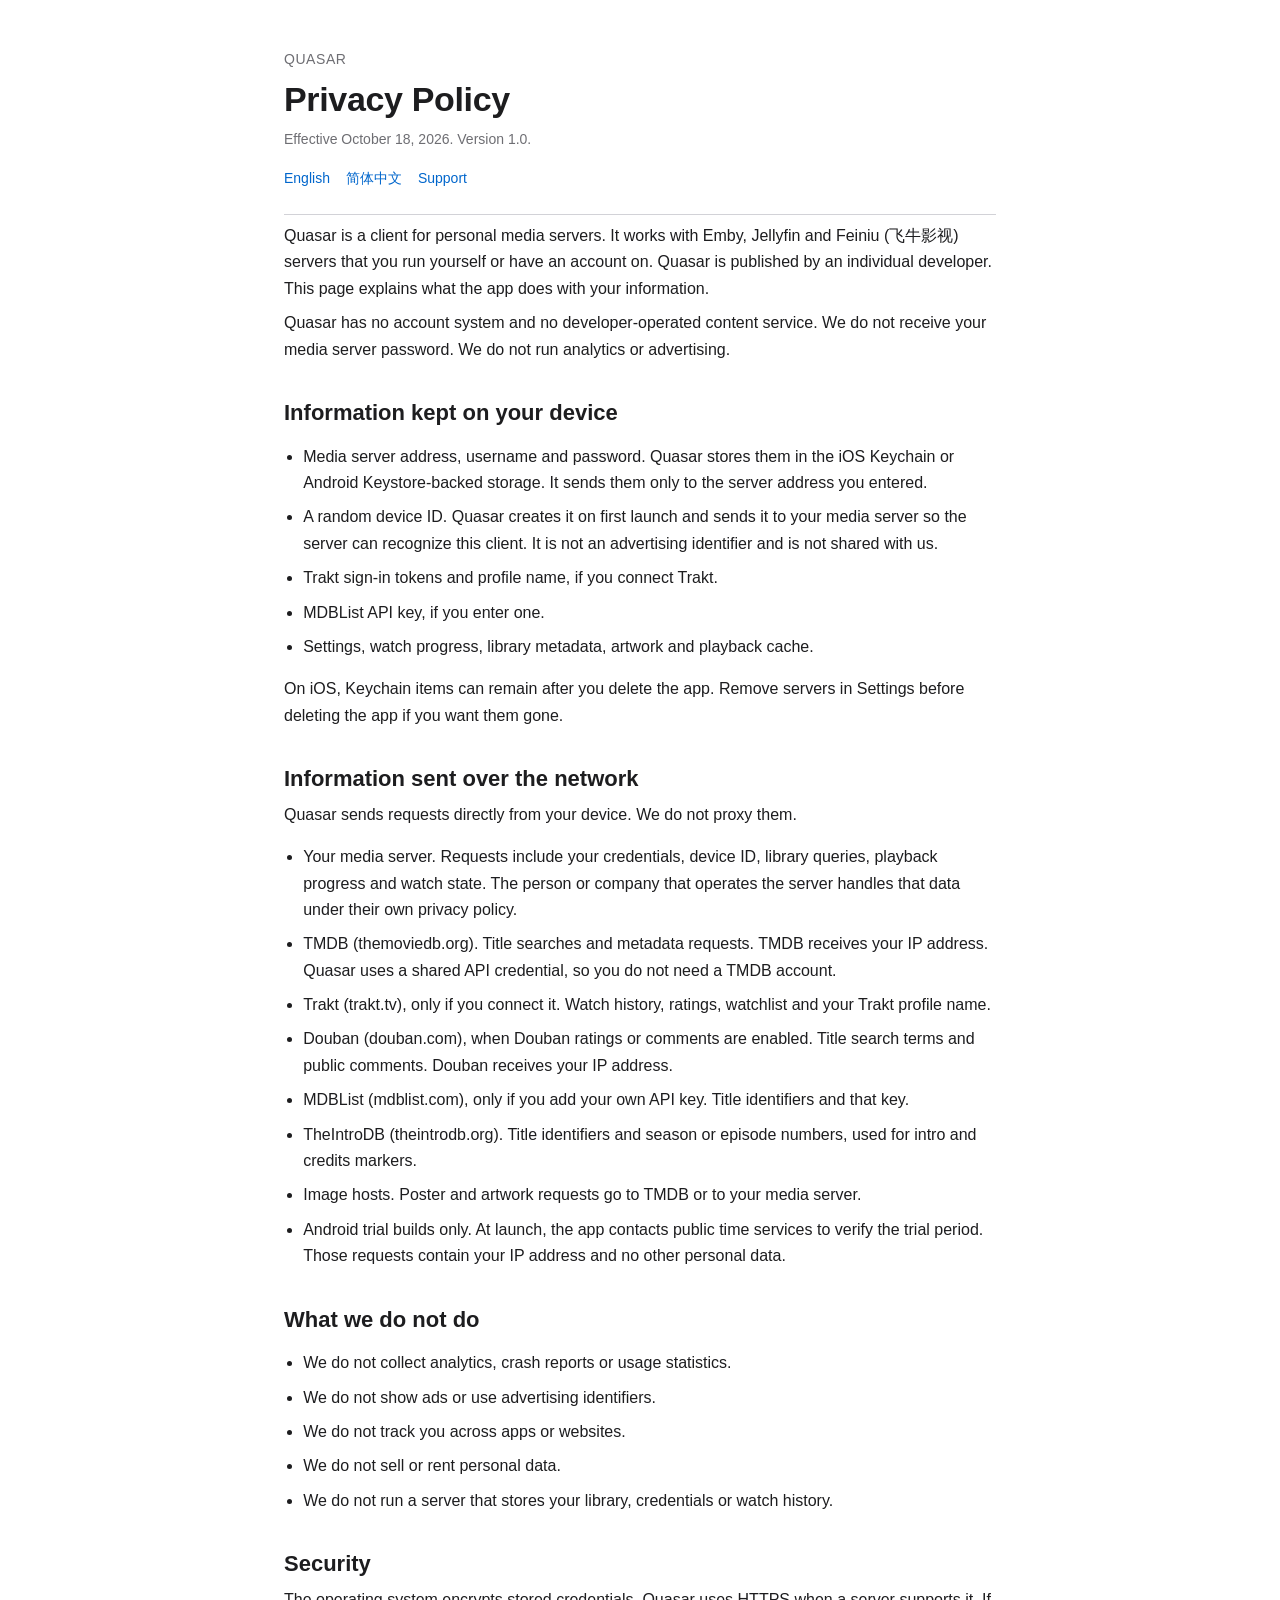
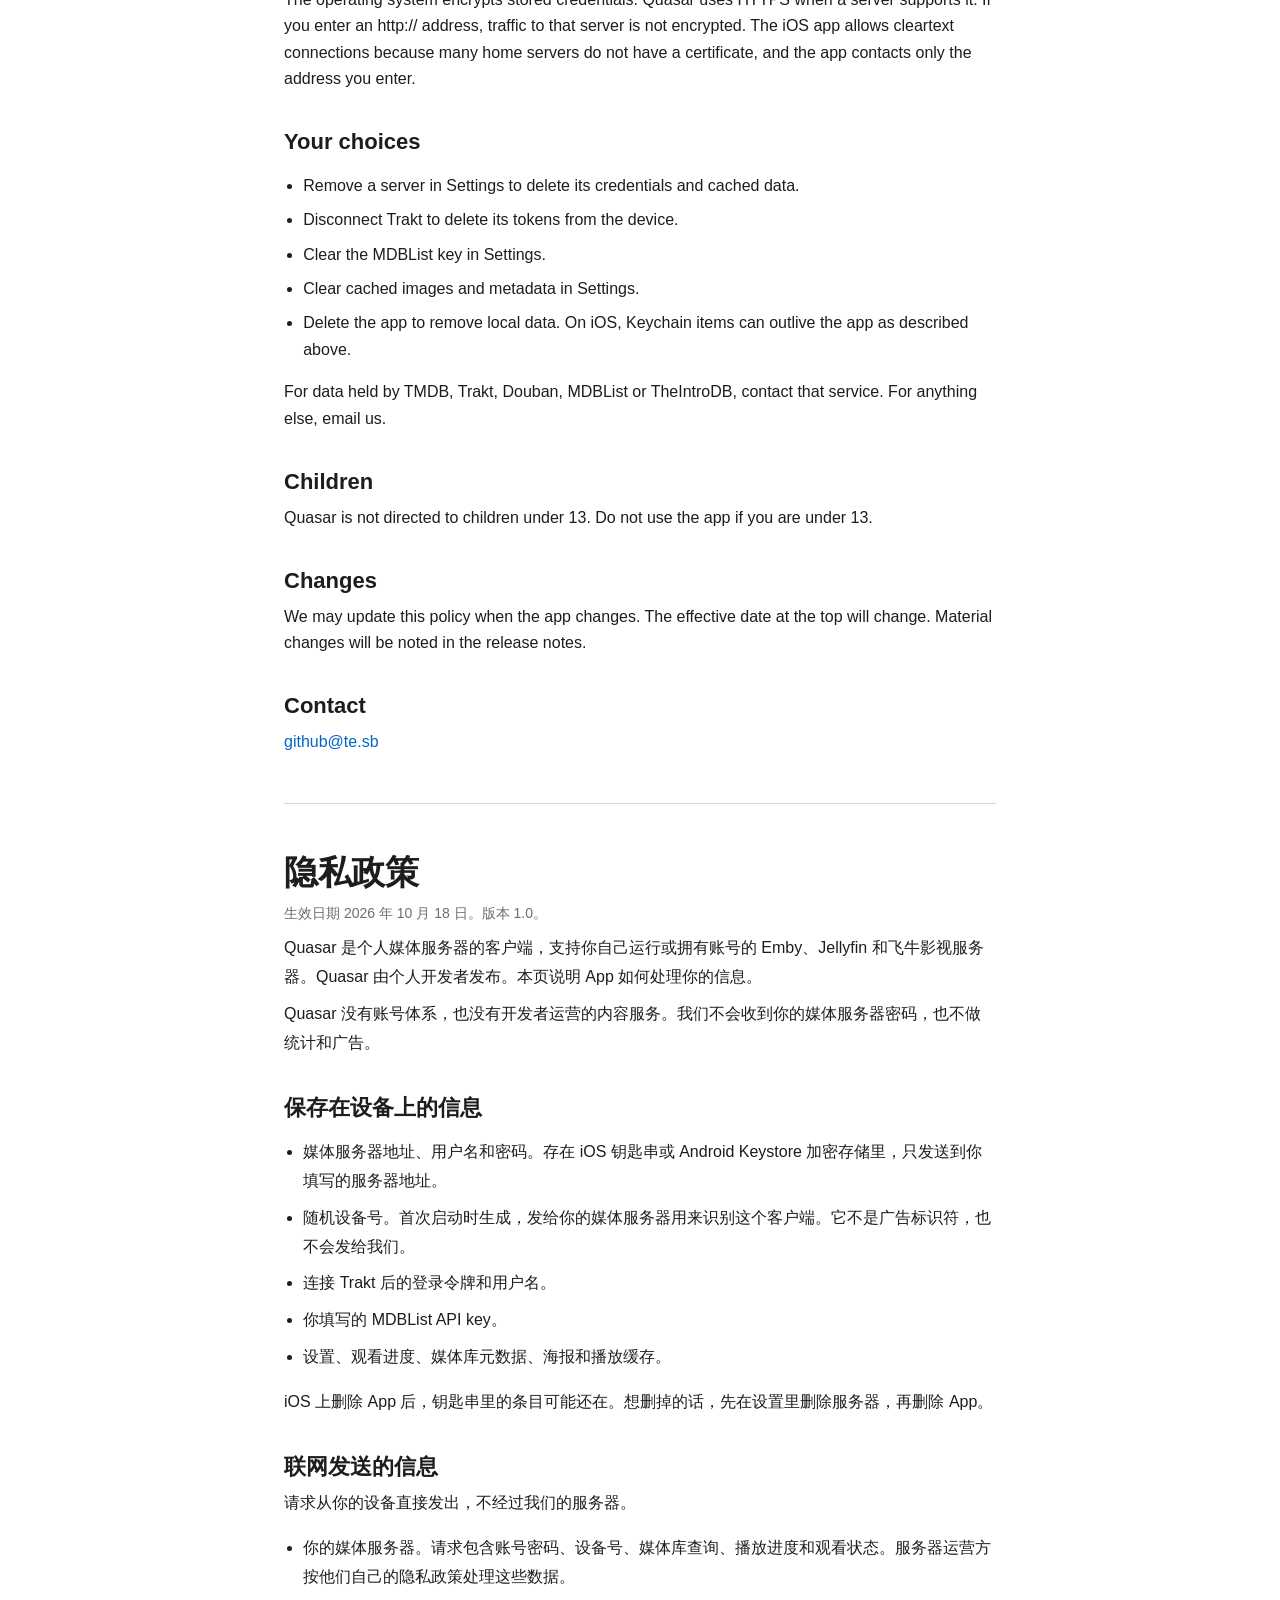
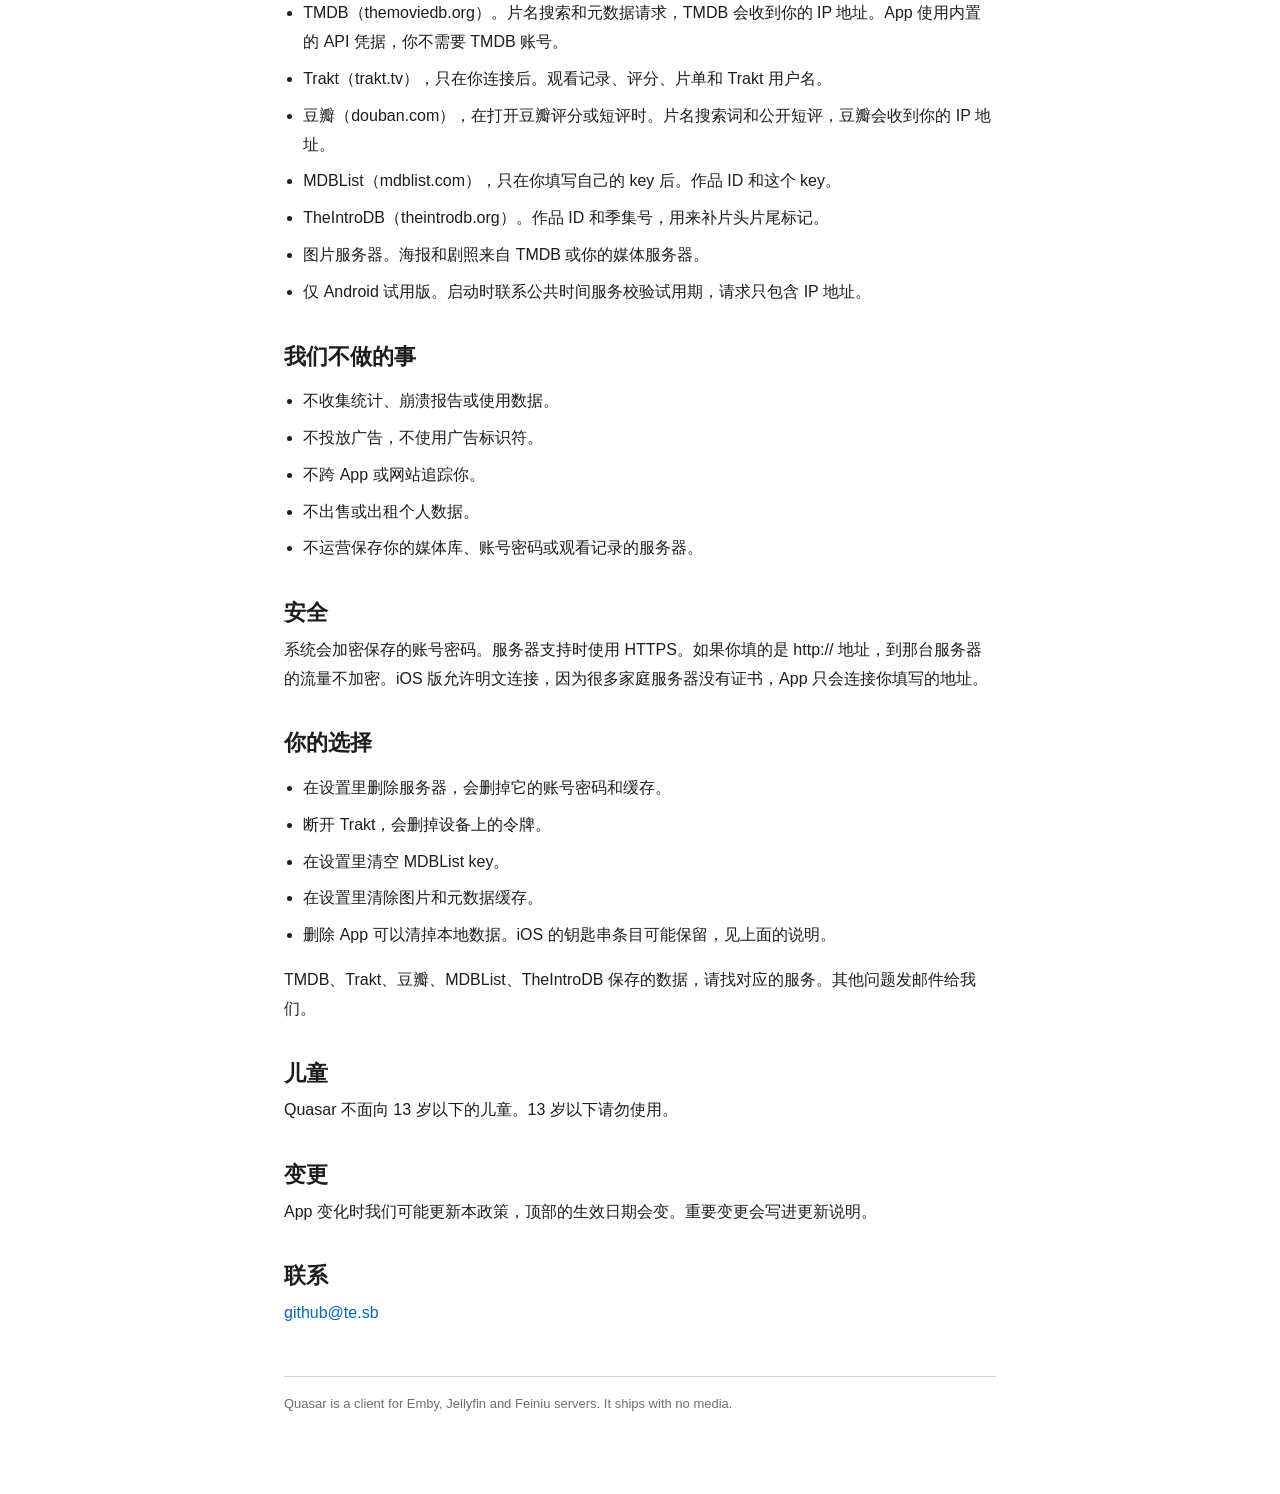
==== privacy.html @ e2b9041f "feat: 加 Quasar 隐私政策和支持页" ====
<!doctype html>
<html lang="en">
<head>
<meta charset="utf-8">
<meta name="viewport" content="width=device-width, initial-scale=1">
<title>Quasar Privacy Policy / 隐私政策</title>
<link rel="stylesheet" href="style.css">
</head>
<body>
<main>
<header>
<p class="kicker">Quasar</p>
<h1>Privacy Policy</h1>
<p class="meta">Effective October 18, 2026. Version 1.0.</p>
<nav><a href="#en">English</a><a href="#zh" lang="zh-CN">简体中文</a><a href="support.html">Support</a></nav>
</header>

<section id="en" lang="en">
<p>Quasar is a client for personal media servers. It works with Emby, Jellyfin and Feiniu (飞牛影视) servers that you run yourself or have an account on. Quasar is published by an individual developer. This page explains what the app does with your information.</p>
<p>Quasar has no account system and no developer-operated content service. We do not receive your media server password. We do not run analytics or advertising.</p>

<h2>Information kept on your device</h2>
<ul>
<li>Media server address, username and password. Quasar stores them in the iOS Keychain or Android Keystore-backed storage. It sends them only to the server address you entered.</li>
<li>A random device ID. Quasar creates it on first launch and sends it to your media server so the server can recognize this client. It is not an advertising identifier and is not shared with us.</li>
<li>Trakt sign-in tokens and profile name, if you connect Trakt.</li>
<li>MDBList API key, if you enter one.</li>
<li>Settings, watch progress, library metadata, artwork and playback cache.</li>
</ul>
<p>On iOS, Keychain items can remain after you delete the app. Remove servers in Settings before deleting the app if you want them gone.</p>

<h2>Information sent over the network</h2>
<p>Quasar sends requests directly from your device. We do not proxy them.</p>
<ul>
<li>Your media server. Requests include your credentials, device ID, library queries, playback progress and watch state. The person or company that operates the server handles that data under their own privacy policy.</li>
<li>TMDB (themoviedb.org). Title searches and metadata requests. TMDB receives your IP address. Quasar uses a shared API credential, so you do not need a TMDB account.</li>
<li>Trakt (trakt.tv), only if you connect it. Watch history, ratings, watchlist and your Trakt profile name.</li>
<li>Douban (douban.com), when Douban ratings or comments are enabled. Title search terms and public comments. Douban receives your IP address.</li>
<li>MDBList (mdblist.com), only if you add your own API key. Title identifiers and that key.</li>
<li>TheIntroDB (theintrodb.org). Title identifiers and season or episode numbers, used for intro and credits markers.</li>
<li>Image hosts. Poster and artwork requests go to TMDB or to your media server.</li>
<li>Android trial builds only. At launch, the app contacts public time services to verify the trial period. Those requests contain your IP address and no other personal data.</li>
</ul>

<h2>What we do not do</h2>
<ul>
<li>We do not collect analytics, crash reports or usage statistics.</li>
<li>We do not show ads or use advertising identifiers.</li>
<li>We do not track you across apps or websites.</li>
<li>We do not sell or rent personal data.</li>
<li>We do not run a server that stores your library, credentials or watch history.</li>
</ul>

<h2>Security</h2>
<p>The operating system encrypts stored credentials. Quasar uses HTTPS when a server supports it. If you enter an http:// address, traffic to that server is not encrypted. The iOS app allows cleartext connections because many home servers do not have a certificate, and the app contacts only the address you enter.</p>

<h2>Your choices</h2>
<ul>
<li>Remove a server in Settings to delete its credentials and cached data.</li>
<li>Disconnect Trakt to delete its tokens from the device.</li>
<li>Clear the MDBList key in Settings.</li>
<li>Clear cached images and metadata in Settings.</li>
<li>Delete the app to remove local data. On iOS, Keychain items can outlive the app as described above.</li>
</ul>
<p>For data held by TMDB, Trakt, Douban, MDBList or TheIntroDB, contact that service. For anything else, email us.</p>

<h2>Children</h2>
<p>Quasar is not directed to children under 13. Do not use the app if you are under 13.</p>

<h2>Changes</h2>
<p>We may update this policy when the app changes. The effective date at the top will change. Material changes will be noted in the release notes.</p>

<h2>Contact</h2>
<p><a href="mailto:github@te.sb">github@te.sb</a></p>
</section>

<hr>

<section id="zh" lang="zh-CN">
<h1>隐私政策</h1>
<p class="meta">生效日期 2026 年 10 月 18 日。版本 1.0。</p>
<p>Quasar 是个人媒体服务器的客户端，支持你自己运行或拥有账号的 Emby、Jellyfin 和飞牛影视服务器。Quasar 由个人开发者发布。本页说明 App 如何处理你的信息。</p>
<p>Quasar 没有账号体系，也没有开发者运营的内容服务。我们不会收到你的媒体服务器密码，也不做统计和广告。</p>

<h2>保存在设备上的信息</h2>
<ul>
<li>媒体服务器地址、用户名和密码。存在 iOS 钥匙串或 Android Keystore 加密存储里，只发送到你填写的服务器地址。</li>
<li>随机设备号。首次启动时生成，发给你的媒体服务器用来识别这个客户端。它不是广告标识符，也不会发给我们。</li>
<li>连接 Trakt 后的登录令牌和用户名。</li>
<li>你填写的 MDBList API key。</li>
<li>设置、观看进度、媒体库元数据、海报和播放缓存。</li>
</ul>
<p>iOS 上删除 App 后，钥匙串里的条目可能还在。想删掉的话，先在设置里删除服务器，再删除 App。</p>

<h2>联网发送的信息</h2>
<p>请求从你的设备直接发出，不经过我们的服务器。</p>
<ul>
<li>你的媒体服务器。请求包含账号密码、设备号、媒体库查询、播放进度和观看状态。服务器运营方按他们自己的隐私政策处理这些数据。</li>
<li>TMDB（themoviedb.org）。片名搜索和元数据请求，TMDB 会收到你的 IP 地址。App 使用内置的 API 凭据，你不需要 TMDB 账号。</li>
<li>Trakt（trakt.tv），只在你连接后。观看记录、评分、片单和 Trakt 用户名。</li>
<li>豆瓣（douban.com），在打开豆瓣评分或短评时。片名搜索词和公开短评，豆瓣会收到你的 IP 地址。</li>
<li>MDBList（mdblist.com），只在你填写自己的 key 后。作品 ID 和这个 key。</li>
<li>TheIntroDB（theintrodb.org）。作品 ID 和季集号，用来补片头片尾标记。</li>
<li>图片服务器。海报和剧照来自 TMDB 或你的媒体服务器。</li>
<li>仅 Android 试用版。启动时联系公共时间服务校验试用期，请求只包含 IP 地址。</li>
</ul>

<h2>我们不做的事</h2>
<ul>
<li>不收集统计、崩溃报告或使用数据。</li>
<li>不投放广告，不使用广告标识符。</li>
<li>不跨 App 或网站追踪你。</li>
<li>不出售或出租个人数据。</li>
<li>不运营保存你的媒体库、账号密码或观看记录的服务器。</li>
</ul>

<h2>安全</h2>
<p>系统会加密保存的账号密码。服务器支持时使用 HTTPS。如果你填的是 http:// 地址，到那台服务器的流量不加密。iOS 版允许明文连接，因为很多家庭服务器没有证书，App 只会连接你填写的地址。</p>

<h2>你的选择</h2>
<ul>
<li>在设置里删除服务器，会删掉它的账号密码和缓存。</li>
<li>断开 Trakt，会删掉设备上的令牌。</li>
<li>在设置里清空 MDBList key。</li>
<li>在设置里清除图片和元数据缓存。</li>
<li>删除 App 可以清掉本地数据。iOS 的钥匙串条目可能保留，见上面的说明。</li>
</ul>
<p>TMDB、Trakt、豆瓣、MDBList、TheIntroDB 保存的数据，请找对应的服务。其他问题发邮件给我们。</p>

<h2>儿童</h2>
<p>Quasar 不面向 13 岁以下的儿童。13 岁以下请勿使用。</p>

<h2>变更</h2>
<p>App 变化时我们可能更新本政策，顶部的生效日期会变。重要变更会写进更新说明。</p>

<h2>联系</h2>
<p><a href="mailto:github@te.sb">github@te.sb</a></p>
</section>

<footer>Quasar is a client for Emby, Jellyfin and Feiniu servers. It ships with no media.</footer>
</main>
</body>
</html>
---- style.css ----
:root {
  color-scheme: light dark;
  --bg: #ffffff;
  --fg: #1d1d1f;
  --muted: #6e6e73;
  --line: #d2d2d7;
  --accent: #0066cc;
}

@media (prefers-color-scheme: dark) {
  :root {
    --bg: #000000;
    --fg: #f5f5f7;
    --muted: #a1a1a6;
    --line: #333336;
    --accent: #2997ff;
  }
}

* {
  box-sizing: border-box;
}

html {
  -webkit-text-size-adjust: 100%;
}

body {
  margin: 0;
  background: var(--bg);
  color: var(--fg);
  font: 16px/1.65 -apple-system, BlinkMacSystemFont, "Segoe UI", "PingFang SC",
    "Hiragino Sans GB", "Microsoft YaHei", sans-serif;
}

main {
  max-width: 760px;
  margin: 0 auto;
  padding: 48px 24px 80px;
}

header {
  padding-bottom: 24px;
  border-bottom: 1px solid var(--line);
}

.kicker {
  margin: 0;
  color: var(--muted);
  font-size: 14px;
  letter-spacing: 0.04em;
  text-transform: uppercase;
}

h1 {
  margin: 8px 0 4px;
  font-size: 34px;
  line-height: 1.2;
  letter-spacing: -0.01em;
}

h2 {
  margin: 36px 0 8px;
  font-size: 22px;
  line-height: 1.3;
}

h3 {
  margin: 24px 0 6px;
  font-size: 17px;
}

p,
li {
  margin: 8px 0;
}

ul {
  padding-left: 1.2em;
}

.meta,
.muted {
  color: var(--muted);
  font-size: 14px;
}

a {
  color: var(--accent);
  text-decoration: none;
}

a:hover {
  text-decoration: underline;
}

hr {
  border: 0;
  border-top: 1px solid var(--line);
  margin: 48px 0;
}

nav {
  display: flex;
  flex-wrap: wrap;
  gap: 16px;
  margin-top: 16px;
  font-size: 14px;
}

section[lang="zh-CN"] {
  line-height: 1.8;
}

footer {
  margin-top: 48px;
  padding-top: 16px;
  border-top: 1px solid var(--line);
  color: var(--muted);
  font-size: 13px;
}
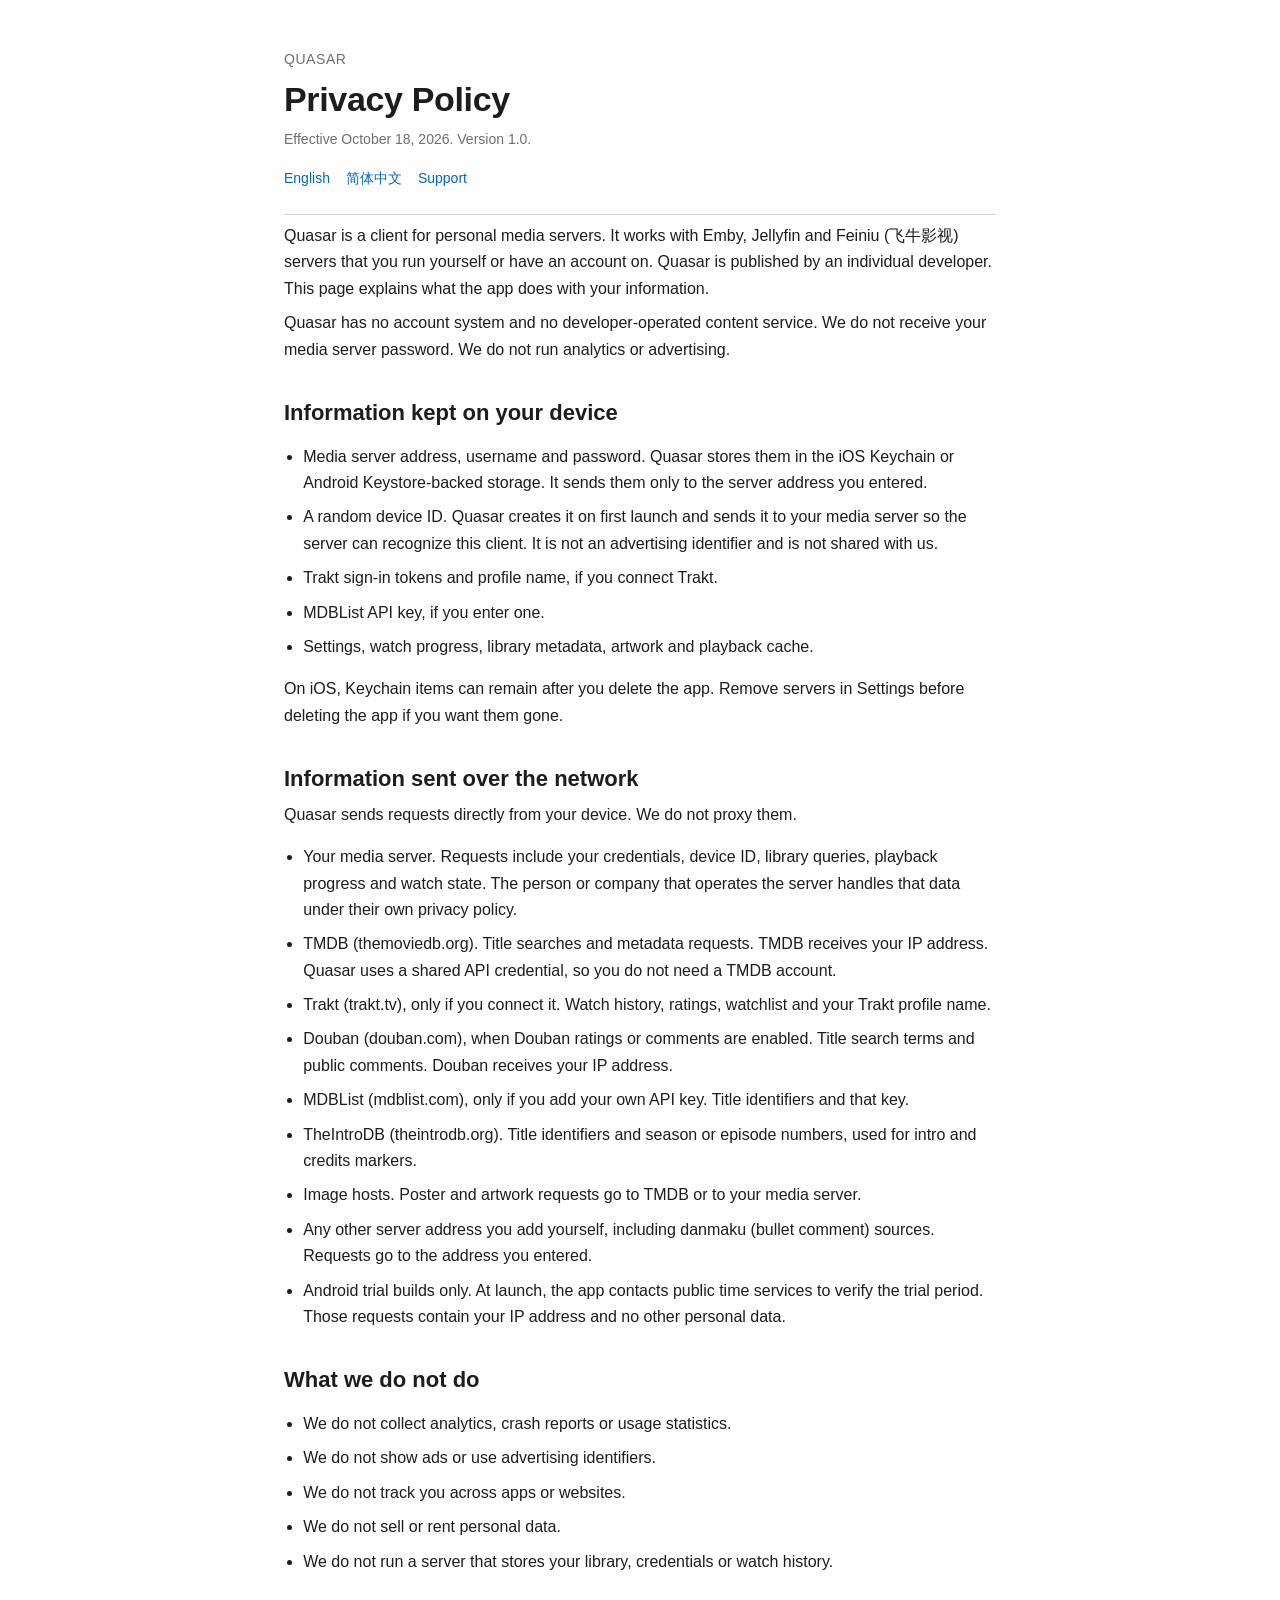
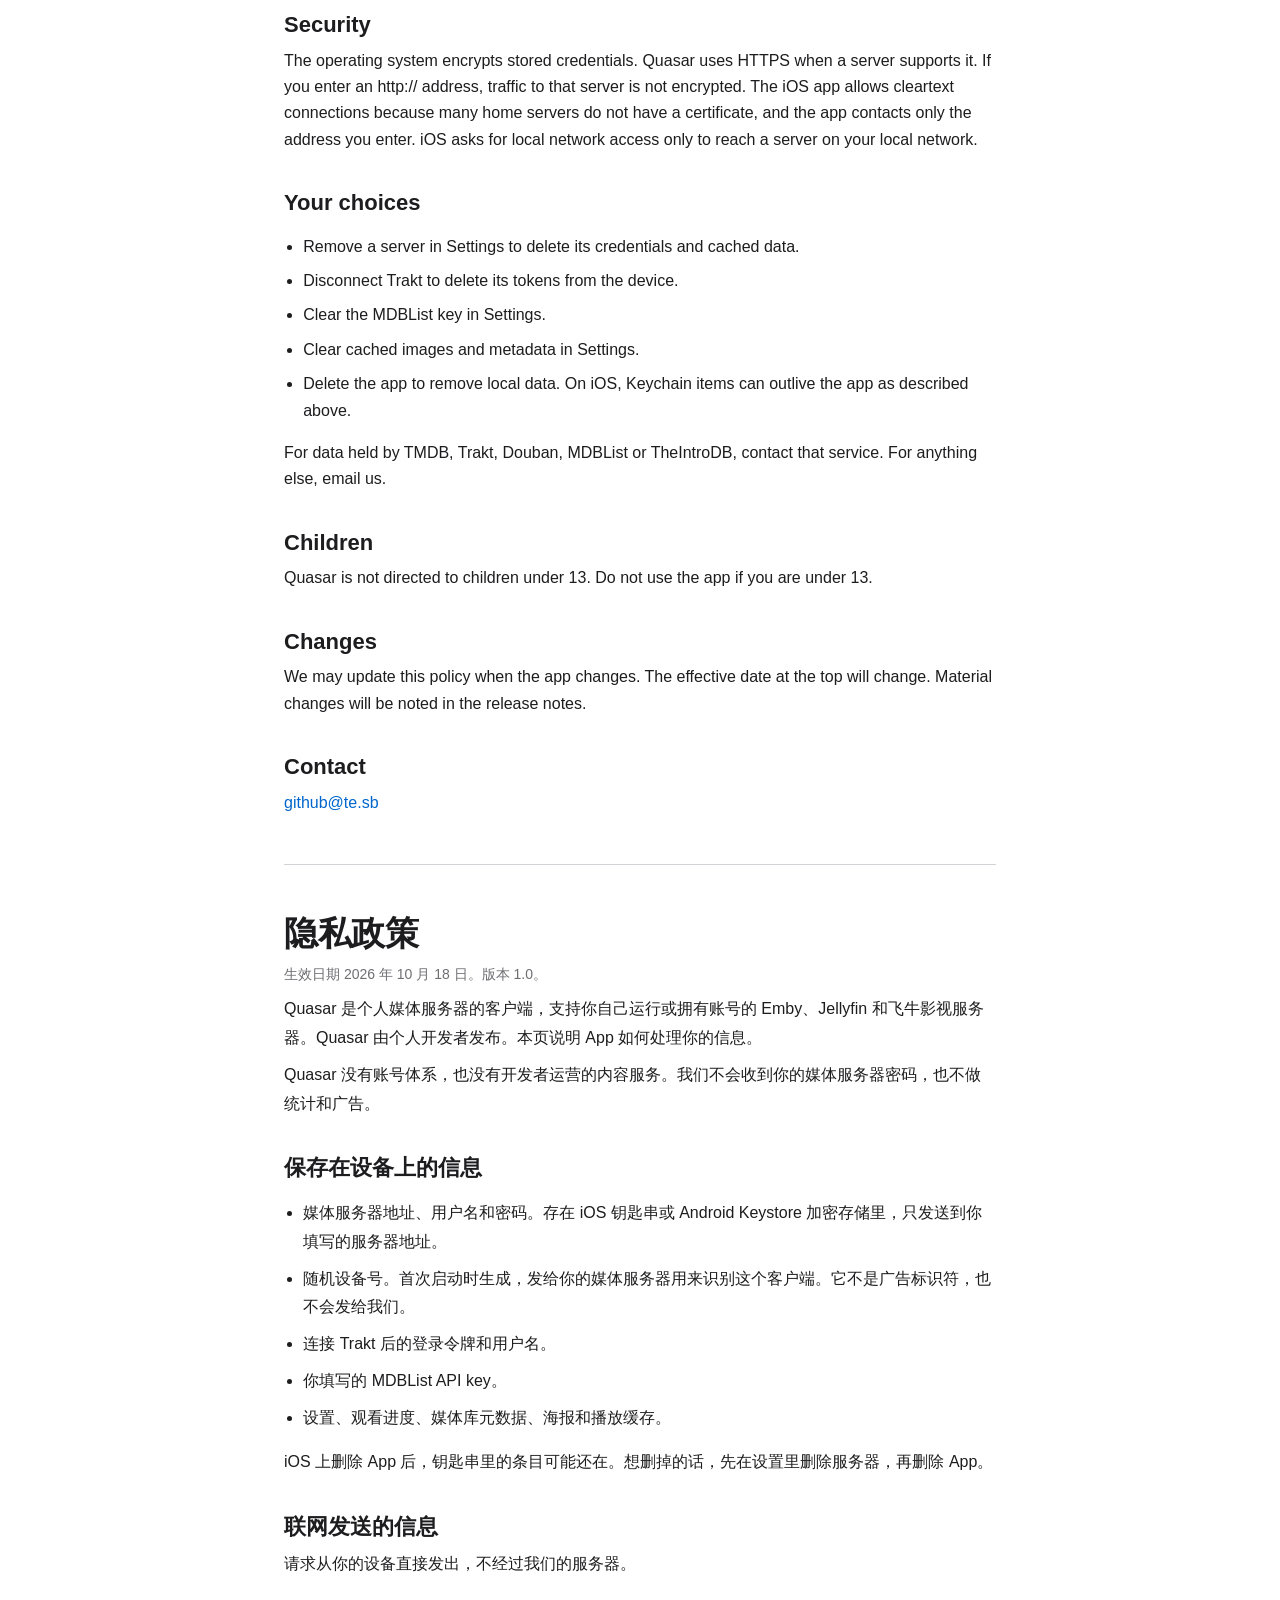
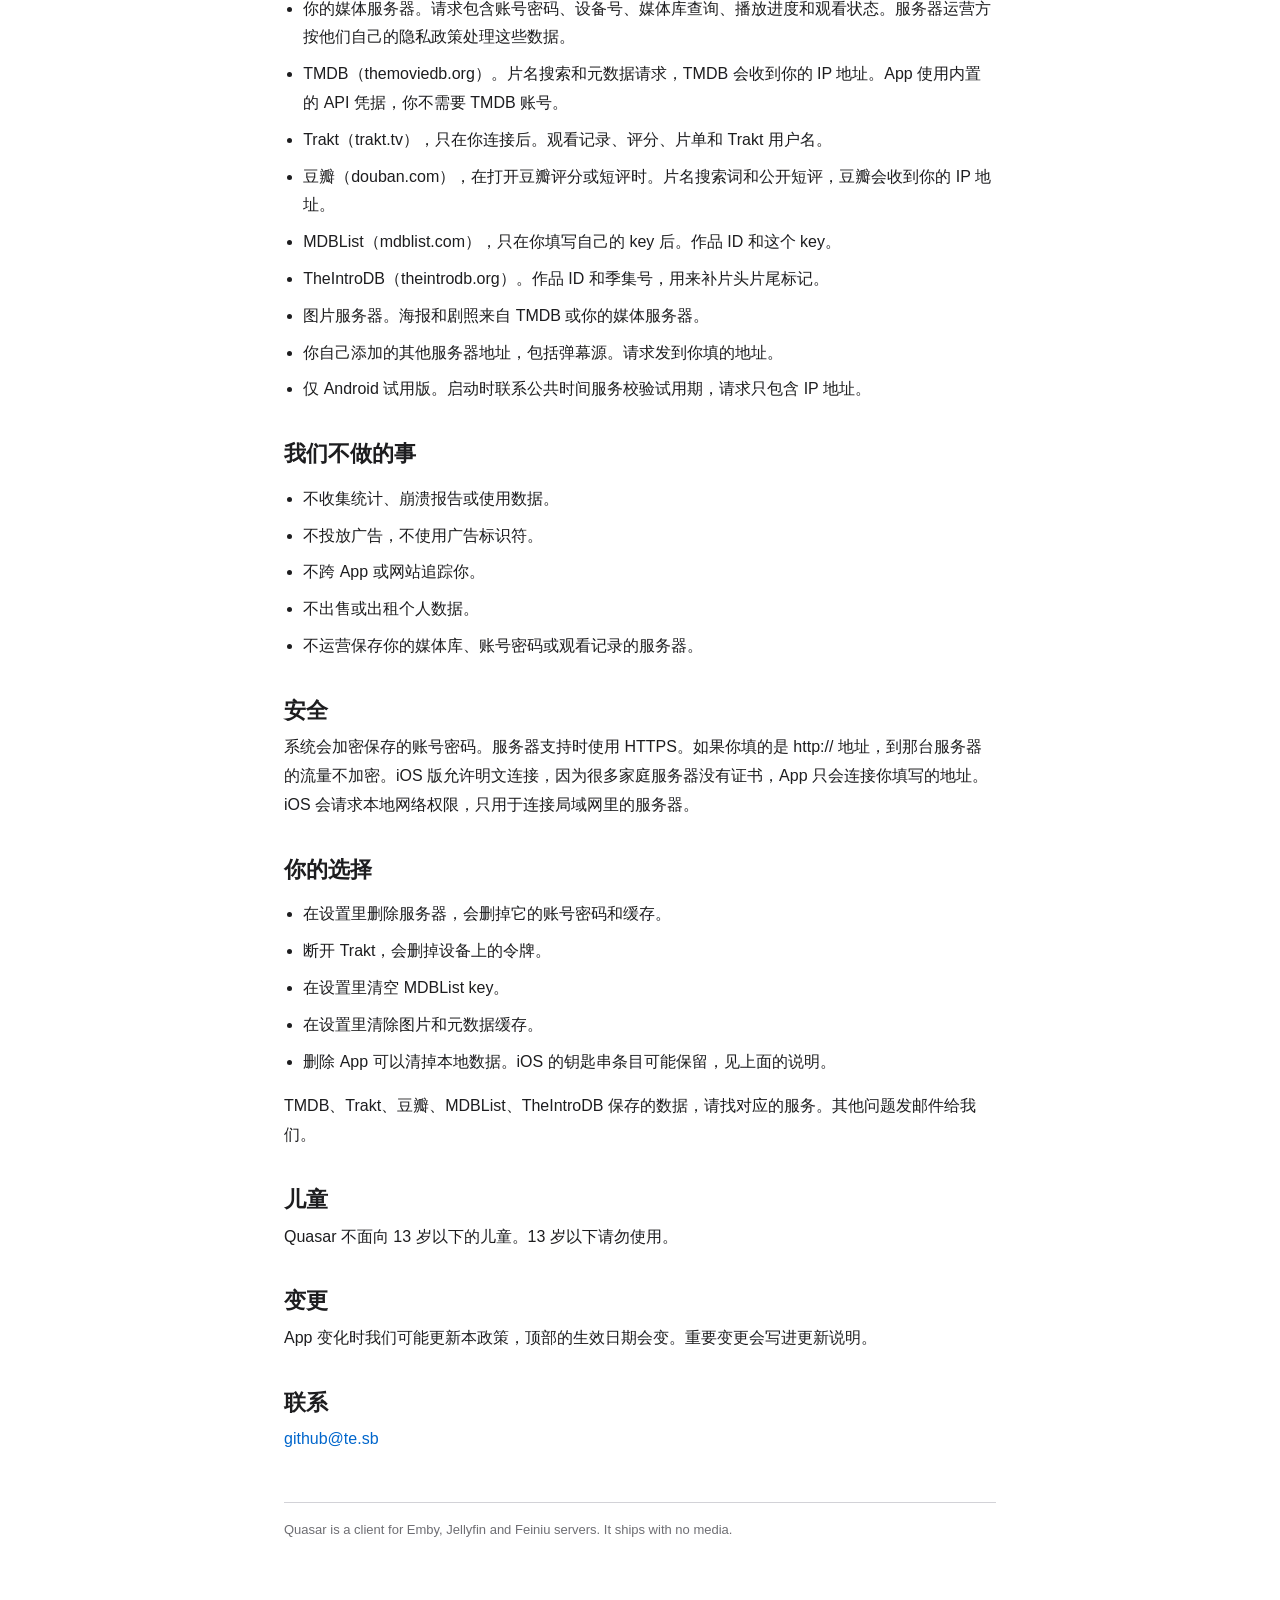
==== commit c19dbe7a: "docs: 隐私政策补弹幕源和本地网络权限" ====
--- a/privacy.html
+++ b/privacy.html
@@ -39,6 +39,7 @@
 <li>MDBList (mdblist.com), only if you add your own API key. Title identifiers and that key.</li>
 <li>TheIntroDB (theintrodb.org). Title identifiers and season or episode numbers, used for intro and credits markers.</li>
 <li>Image hosts. Poster and artwork requests go to TMDB or to your media server.</li>
+<li>Any other server address you add yourself, including danmaku (bullet comment) sources. Requests go to the address you entered.</li>
 <li>Android trial builds only. At launch, the app contacts public time services to verify the trial period. Those requests contain your IP address and no other personal data.</li>
 </ul>
 
@@ -52,7 +53,7 @@
 </ul>
 
 <h2>Security</h2>
-<p>The operating system encrypts stored credentials. Quasar uses HTTPS when a server supports it. If you enter an http:// address, traffic to that server is not encrypted. The iOS app allows cleartext connections because many home servers do not have a certificate, and the app contacts only the address you enter.</p>
+<p>The operating system encrypts stored credentials. Quasar uses HTTPS when a server supports it. If you enter an http:// address, traffic to that server is not encrypted. The iOS app allows cleartext connections because many home servers do not have a certificate, and the app contacts only the address you enter. iOS asks for local network access only to reach a server on your local network.</p>
 
 <h2>Your choices</h2>
 <ul>
@@ -102,6 +103,7 @@
 <li>MDBList（mdblist.com），只在你填写自己的 key 后。作品 ID 和这个 key。</li>
 <li>TheIntroDB（theintrodb.org）。作品 ID 和季集号，用来补片头片尾标记。</li>
 <li>图片服务器。海报和剧照来自 TMDB 或你的媒体服务器。</li>
+<li>你自己添加的其他服务器地址，包括弹幕源。请求发到你填的地址。</li>
 <li>仅 Android 试用版。启动时联系公共时间服务校验试用期，请求只包含 IP 地址。</li>
 </ul>
 
@@ -115,7 +117,7 @@
 </ul>
 
 <h2>安全</h2>
-<p>系统会加密保存的账号密码。服务器支持时使用 HTTPS。如果你填的是 http:// 地址，到那台服务器的流量不加密。iOS 版允许明文连接，因为很多家庭服务器没有证书，App 只会连接你填写的地址。</p>
+<p>系统会加密保存的账号密码。服务器支持时使用 HTTPS。如果你填的是 http:// 地址，到那台服务器的流量不加密。iOS 版允许明文连接，因为很多家庭服务器没有证书，App 只会连接你填写的地址。iOS 会请求本地网络权限，只用于连接局域网里的服务器。</p>
 
 <h2>你的选择</h2>
 <ul>
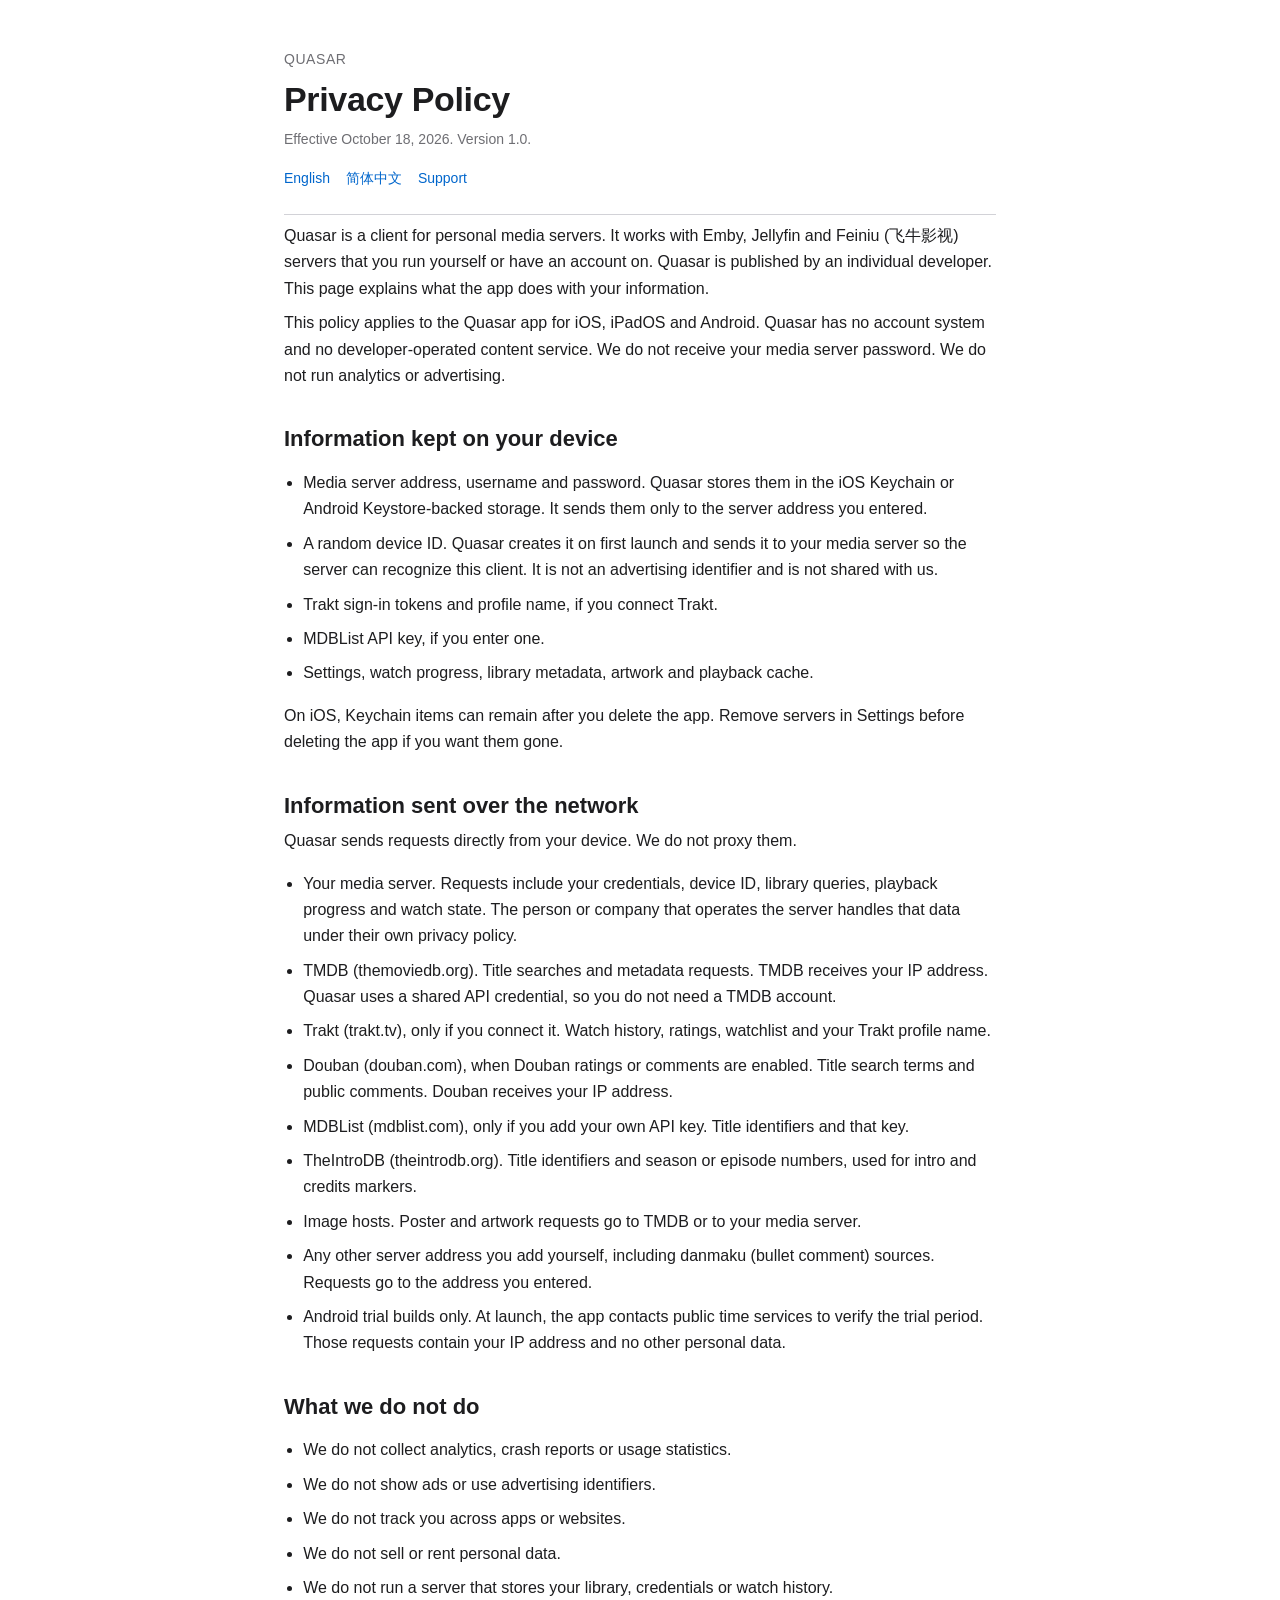
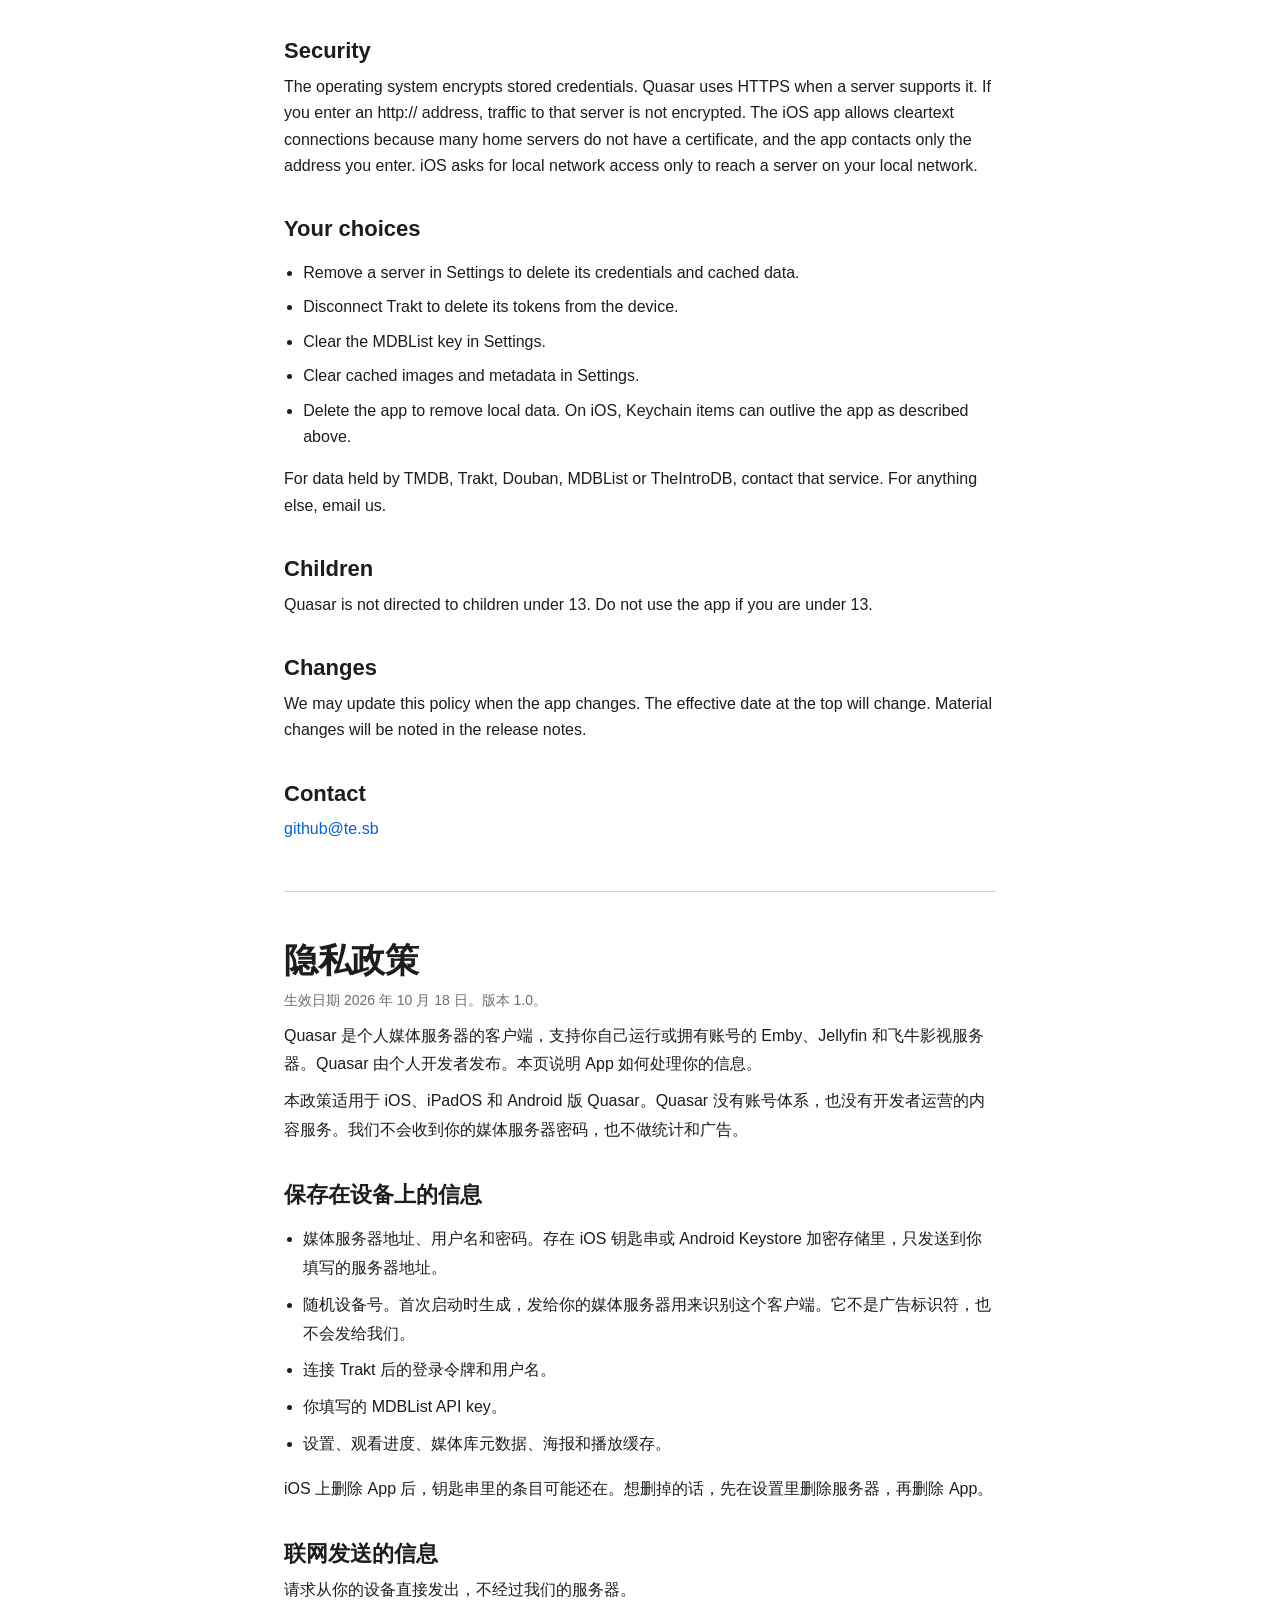
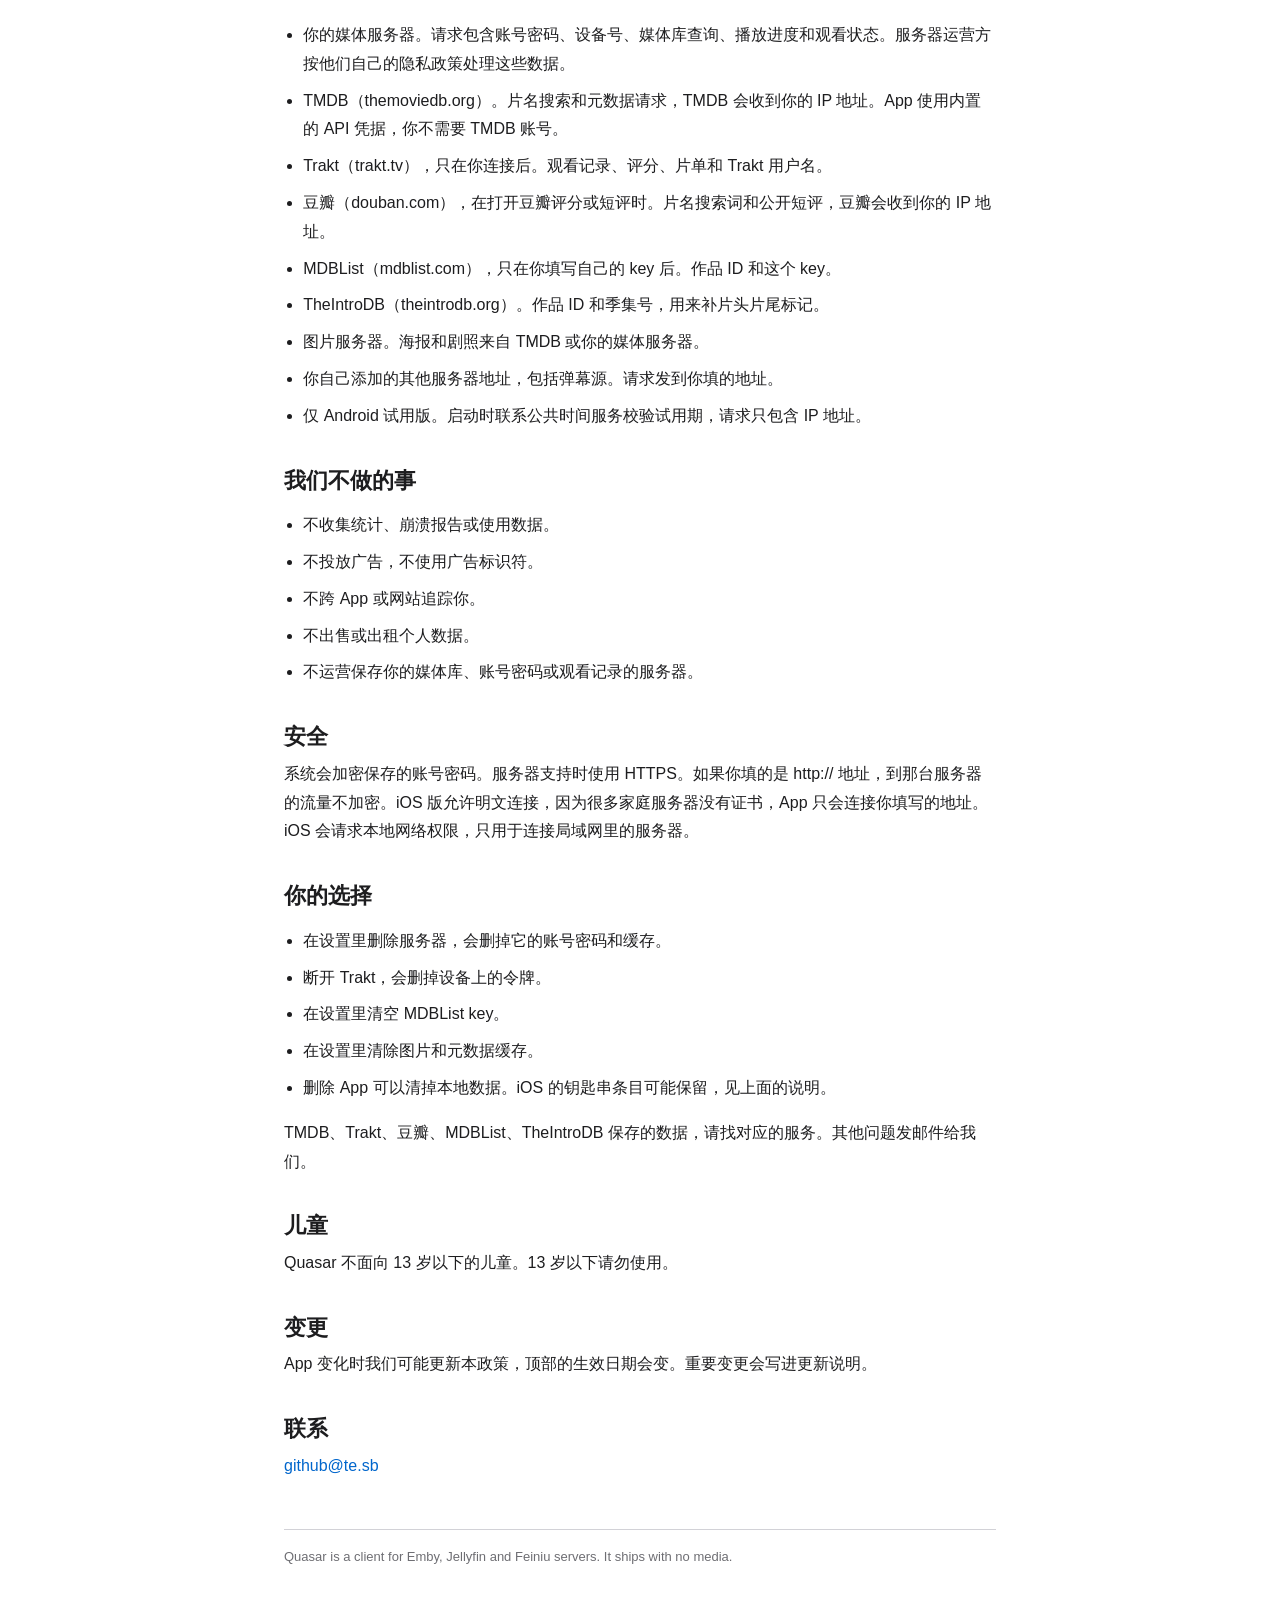
==== commit eb4ea9bc: "docs: 说明隐私政策适用的平台" ====
--- a/privacy.html
+++ b/privacy.html
@@ -17,7 +17,7 @@
 
 <section id="en" lang="en">
 <p>Quasar is a client for personal media servers. It works with Emby, Jellyfin and Feiniu (飞牛影视) servers that you run yourself or have an account on. Quasar is published by an individual developer. This page explains what the app does with your information.</p>
-<p>Quasar has no account system and no developer-operated content service. We do not receive your media server password. We do not run analytics or advertising.</p>
+<p>This policy applies to the Quasar app for iOS, iPadOS and Android. Quasar has no account system and no developer-operated content service. We do not receive your media server password. We do not run analytics or advertising.</p>
 
 <h2>Information kept on your device</h2>
 <ul>
@@ -81,7 +81,7 @@
 <h1>隐私政策</h1>
 <p class="meta">生效日期 2026 年 10 月 18 日。版本 1.0。</p>
 <p>Quasar 是个人媒体服务器的客户端，支持你自己运行或拥有账号的 Emby、Jellyfin 和飞牛影视服务器。Quasar 由个人开发者发布。本页说明 App 如何处理你的信息。</p>
-<p>Quasar 没有账号体系，也没有开发者运营的内容服务。我们不会收到你的媒体服务器密码，也不做统计和广告。</p>
+<p>本政策适用于 iOS、iPadOS 和 Android 版 Quasar。Quasar 没有账号体系，也没有开发者运营的内容服务。我们不会收到你的媒体服务器密码，也不做统计和广告。</p>
 
 <h2>保存在设备上的信息</h2>
 <ul>
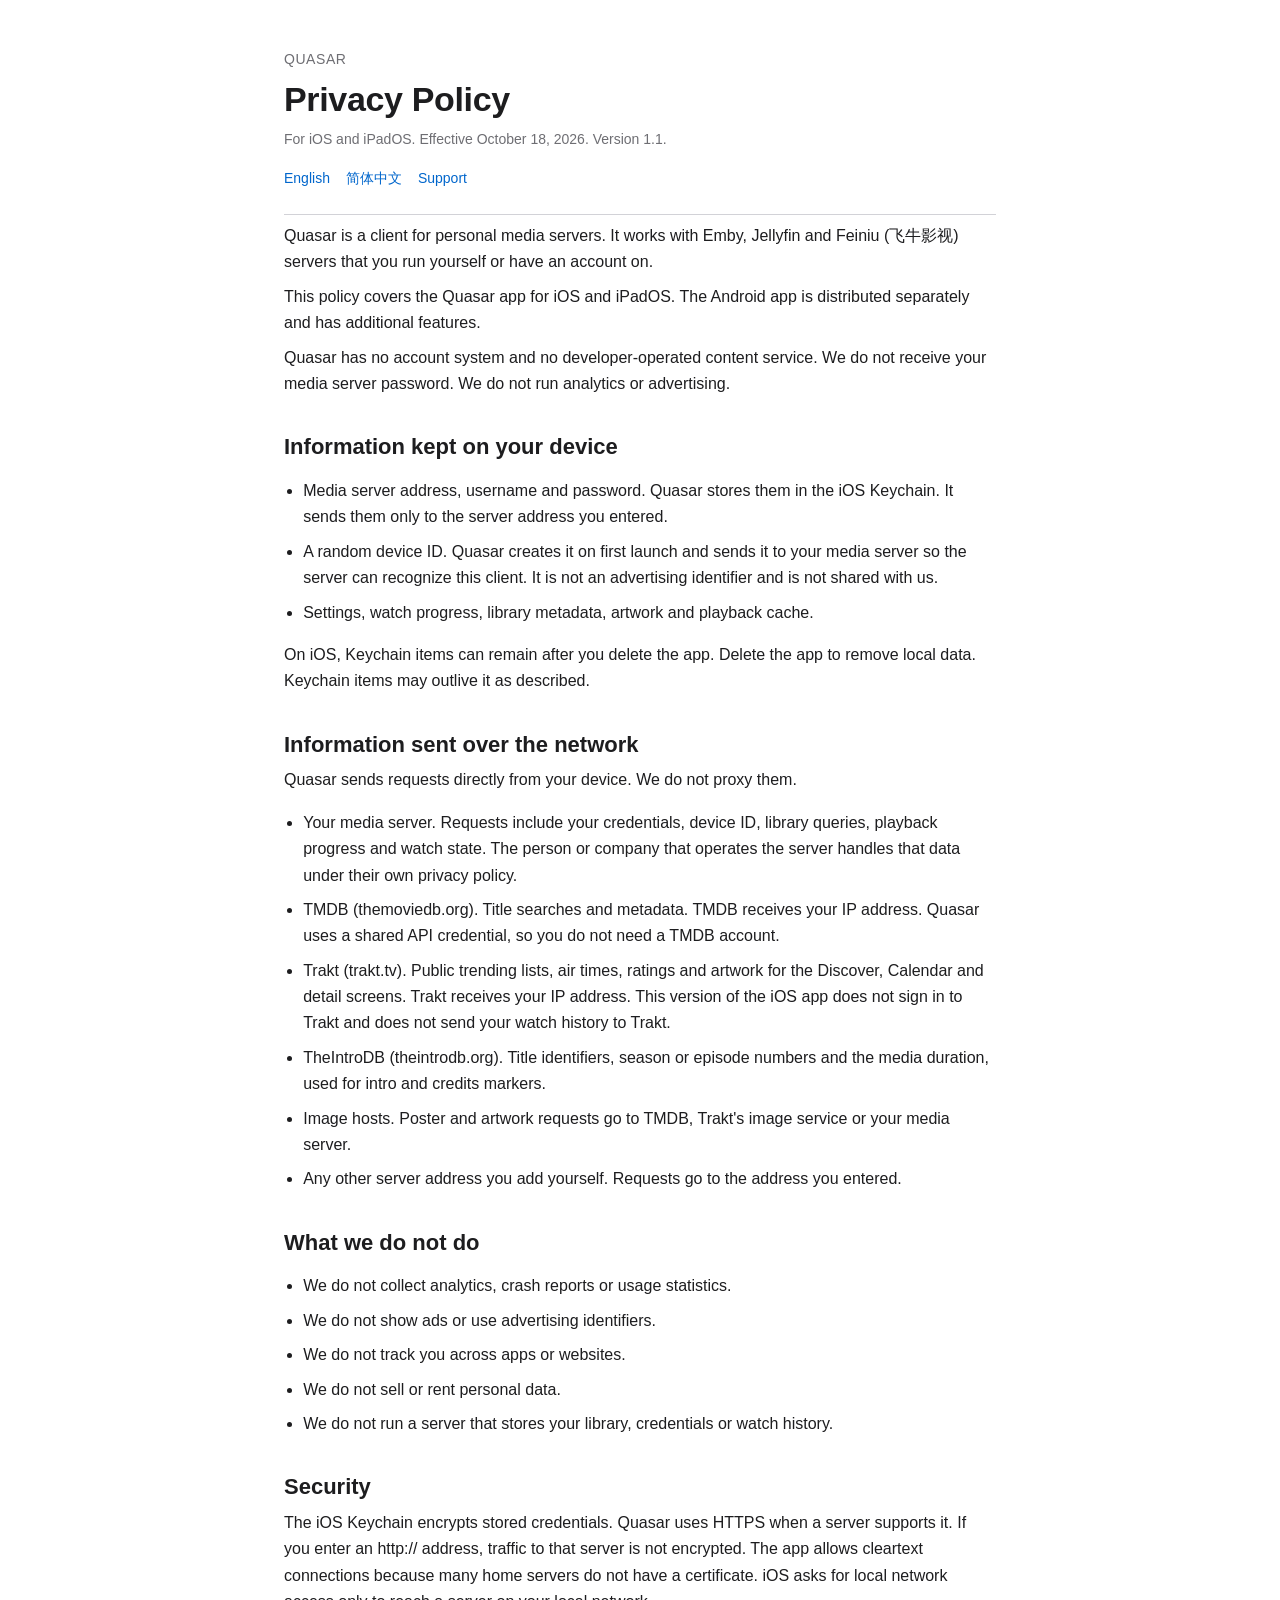
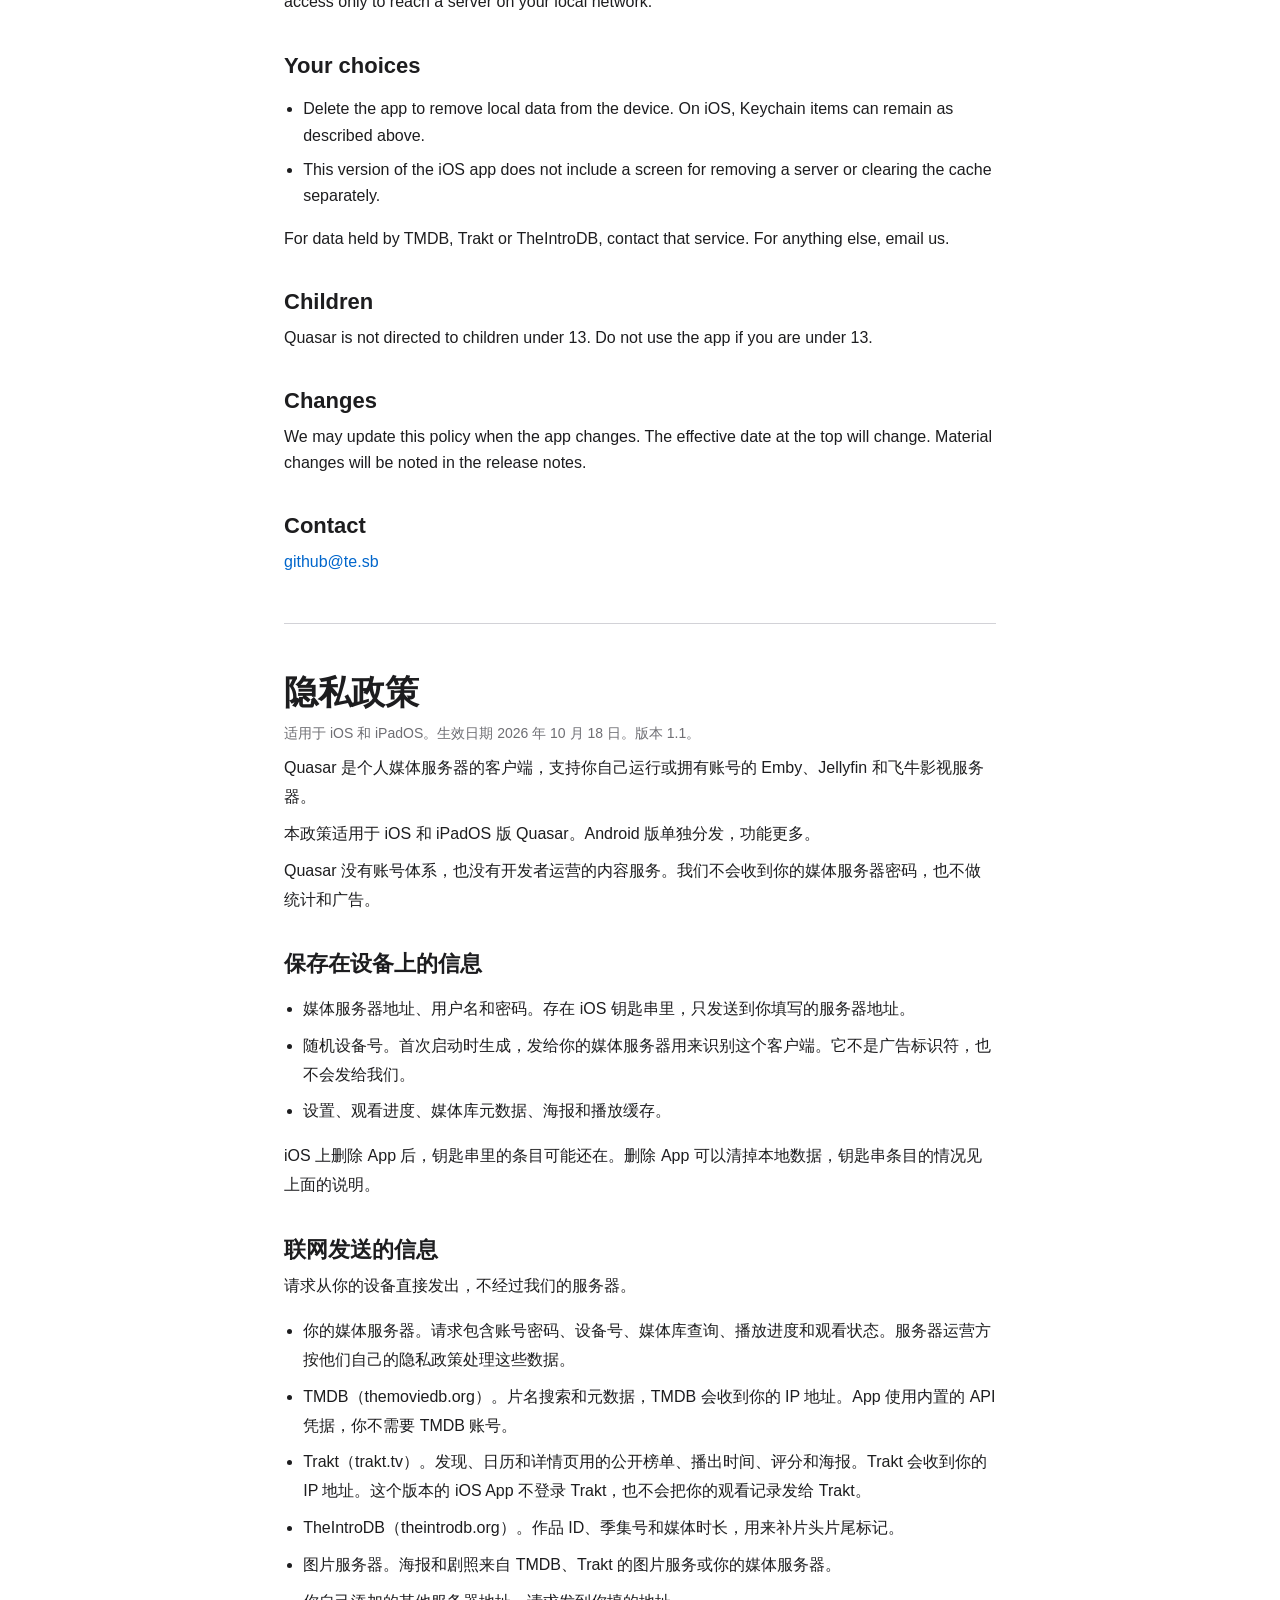
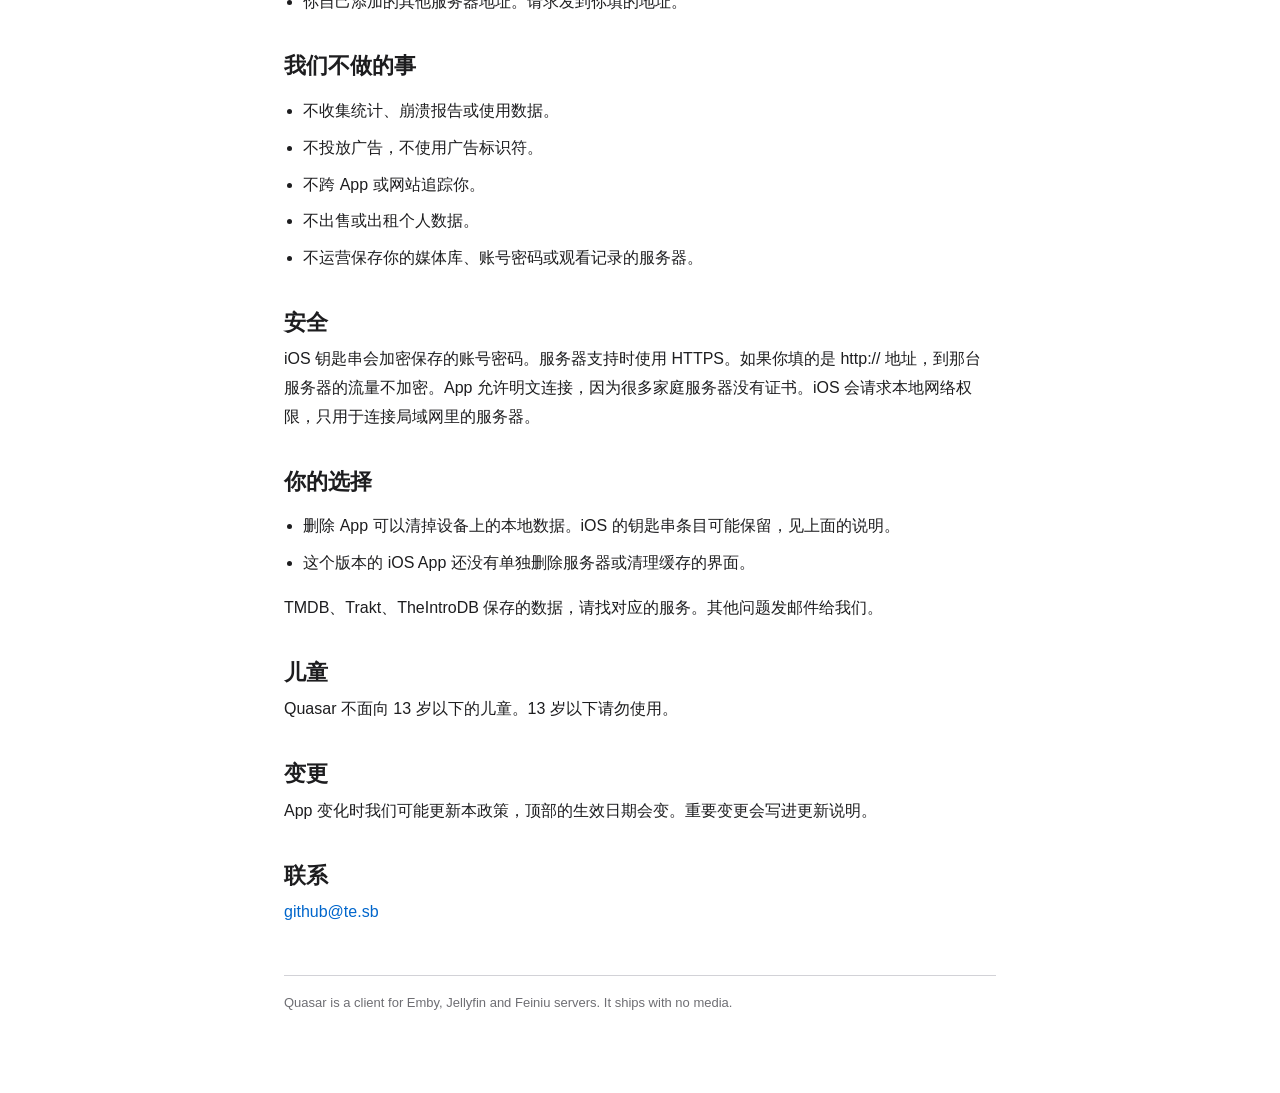
==== commit cd11f4cf: "docs: 隐私政策按 iOS 实际数据流重写 - 只写 iOS/iPadOS 版，去掉 Android 专属流程 - Trakt 改成公开榜单数据，不再说只有登录后才请求 - 补 Trakt 图片服" ====
--- a/privacy.html
+++ b/privacy.html
@@ -11,36 +11,32 @@
 <header>
 <p class="kicker">Quasar</p>
 <h1>Privacy Policy</h1>
-<p class="meta">Effective October 18, 2026. Version 1.0.</p>
+<p class="meta">For iOS and iPadOS. Effective October 18, 2026. Version 1.1.</p>
 <nav><a href="#en">English</a><a href="#zh" lang="zh-CN">简体中文</a><a href="support.html">Support</a></nav>
 </header>
 
 <section id="en" lang="en">
-<p>Quasar is a client for personal media servers. It works with Emby, Jellyfin and Feiniu (飞牛影视) servers that you run yourself or have an account on. Quasar is published by an individual developer. This page explains what the app does with your information.</p>
-<p>This policy applies to the Quasar app for iOS, iPadOS and Android. Quasar has no account system and no developer-operated content service. We do not receive your media server password. We do not run analytics or advertising.</p>
+<p>Quasar is a client for personal media servers. It works with Emby, Jellyfin and Feiniu (飞牛影视) servers that you run yourself or have an account on.</p>
+<p>This policy covers the Quasar app for iOS and iPadOS. The Android app is distributed separately and has additional features.</p>
+<p>Quasar has no account system and no developer-operated content service. We do not receive your media server password. We do not run analytics or advertising.</p>
 
 <h2>Information kept on your device</h2>
 <ul>
-<li>Media server address, username and password. Quasar stores them in the iOS Keychain or Android Keystore-backed storage. It sends them only to the server address you entered.</li>
+<li>Media server address, username and password. Quasar stores them in the iOS Keychain. It sends them only to the server address you entered.</li>
 <li>A random device ID. Quasar creates it on first launch and sends it to your media server so the server can recognize this client. It is not an advertising identifier and is not shared with us.</li>
-<li>Trakt sign-in tokens and profile name, if you connect Trakt.</li>
-<li>MDBList API key, if you enter one.</li>
 <li>Settings, watch progress, library metadata, artwork and playback cache.</li>
 </ul>
-<p>On iOS, Keychain items can remain after you delete the app. Remove servers in Settings before deleting the app if you want them gone.</p>
+<p>On iOS, Keychain items can remain after you delete the app. Delete the app to remove local data. Keychain items may outlive it as described.</p>
 
 <h2>Information sent over the network</h2>
 <p>Quasar sends requests directly from your device. We do not proxy them.</p>
 <ul>
 <li>Your media server. Requests include your credentials, device ID, library queries, playback progress and watch state. The person or company that operates the server handles that data under their own privacy policy.</li>
-<li>TMDB (themoviedb.org). Title searches and metadata requests. TMDB receives your IP address. Quasar uses a shared API credential, so you do not need a TMDB account.</li>
-<li>Trakt (trakt.tv), only if you connect it. Watch history, ratings, watchlist and your Trakt profile name.</li>
-<li>Douban (douban.com), when Douban ratings or comments are enabled. Title search terms and public comments. Douban receives your IP address.</li>
-<li>MDBList (mdblist.com), only if you add your own API key. Title identifiers and that key.</li>
-<li>TheIntroDB (theintrodb.org). Title identifiers and season or episode numbers, used for intro and credits markers.</li>
-<li>Image hosts. Poster and artwork requests go to TMDB or to your media server.</li>
-<li>Any other server address you add yourself, including danmaku (bullet comment) sources. Requests go to the address you entered.</li>
-<li>Android trial builds only. At launch, the app contacts public time services to verify the trial period. Those requests contain your IP address and no other personal data.</li>
+<li>TMDB (themoviedb.org). Title searches and metadata. TMDB receives your IP address. Quasar uses a shared API credential, so you do not need a TMDB account.</li>
+<li>Trakt (trakt.tv). Public trending lists, air times, ratings and artwork for the Discover, Calendar and detail screens. Trakt receives your IP address. This version of the iOS app does not sign in to Trakt and does not send your watch history to Trakt.</li>
+<li>TheIntroDB (theintrodb.org). Title identifiers, season or episode numbers and the media duration, used for intro and credits markers.</li>
+<li>Image hosts. Poster and artwork requests go to TMDB, Trakt's image service or your media server.</li>
+<li>Any other server address you add yourself. Requests go to the address you entered.</li>
 </ul>
 
 <h2>What we do not do</h2>
@@ -53,17 +49,14 @@
 </ul>
 
 <h2>Security</h2>
-<p>The operating system encrypts stored credentials. Quasar uses HTTPS when a server supports it. If you enter an http:// address, traffic to that server is not encrypted. The iOS app allows cleartext connections because many home servers do not have a certificate, and the app contacts only the address you enter. iOS asks for local network access only to reach a server on your local network.</p>
+<p>The iOS Keychain encrypts stored credentials. Quasar uses HTTPS when a server supports it. If you enter an http:// address, traffic to that server is not encrypted. The app allows cleartext connections because many home servers do not have a certificate. iOS asks for local network access only to reach a server on your local network.</p>
 
 <h2>Your choices</h2>
 <ul>
-<li>Remove a server in Settings to delete its credentials and cached data.</li>
-<li>Disconnect Trakt to delete its tokens from the device.</li>
-<li>Clear the MDBList key in Settings.</li>
-<li>Clear cached images and metadata in Settings.</li>
-<li>Delete the app to remove local data. On iOS, Keychain items can outlive the app as described above.</li>
+<li>Delete the app to remove local data from the device. On iOS, Keychain items can remain as described above.</li>
+<li>This version of the iOS app does not include a screen for removing a server or clearing the cache separately.</li>
 </ul>
-<p>For data held by TMDB, Trakt, Douban, MDBList or TheIntroDB, contact that service. For anything else, email us.</p>
+<p>For data held by TMDB, Trakt or TheIntroDB, contact that service. For anything else, email us.</p>
 
 <h2>Children</h2>
 <p>Quasar is not directed to children under 13. Do not use the app if you are under 13.</p>
@@ -79,32 +72,28 @@
 
 <section id="zh" lang="zh-CN">
 <h1>隐私政策</h1>
-<p class="meta">生效日期 2026 年 10 月 18 日。版本 1.0。</p>
-<p>Quasar 是个人媒体服务器的客户端，支持你自己运行或拥有账号的 Emby、Jellyfin 和飞牛影视服务器。Quasar 由个人开发者发布。本页说明 App 如何处理你的信息。</p>
-<p>本政策适用于 iOS、iPadOS 和 Android 版 Quasar。Quasar 没有账号体系，也没有开发者运营的内容服务。我们不会收到你的媒体服务器密码，也不做统计和广告。</p>
+<p class="meta">适用于 iOS 和 iPadOS。生效日期 2026 年 10 月 18 日。版本 1.1。</p>
+<p>Quasar 是个人媒体服务器的客户端，支持你自己运行或拥有账号的 Emby、Jellyfin 和飞牛影视服务器。</p>
+<p>本政策适用于 iOS 和 iPadOS 版 Quasar。Android 版单独分发，功能更多。</p>
+<p>Quasar 没有账号体系，也没有开发者运营的内容服务。我们不会收到你的媒体服务器密码，也不做统计和广告。</p>
 
 <h2>保存在设备上的信息</h2>
 <ul>
-<li>媒体服务器地址、用户名和密码。存在 iOS 钥匙串或 Android Keystore 加密存储里，只发送到你填写的服务器地址。</li>
+<li>媒体服务器地址、用户名和密码。存在 iOS 钥匙串里，只发送到你填写的服务器地址。</li>
 <li>随机设备号。首次启动时生成，发给你的媒体服务器用来识别这个客户端。它不是广告标识符，也不会发给我们。</li>
-<li>连接 Trakt 后的登录令牌和用户名。</li>
-<li>你填写的 MDBList API key。</li>
 <li>设置、观看进度、媒体库元数据、海报和播放缓存。</li>
 </ul>
-<p>iOS 上删除 App 后，钥匙串里的条目可能还在。想删掉的话，先在设置里删除服务器，再删除 App。</p>
+<p>iOS 上删除 App 后，钥匙串里的条目可能还在。删除 App 可以清掉本地数据，钥匙串条目的情况见上面的说明。</p>
 
 <h2>联网发送的信息</h2>
 <p>请求从你的设备直接发出，不经过我们的服务器。</p>
 <ul>
 <li>你的媒体服务器。请求包含账号密码、设备号、媒体库查询、播放进度和观看状态。服务器运营方按他们自己的隐私政策处理这些数据。</li>
-<li>TMDB（themoviedb.org）。片名搜索和元数据请求，TMDB 会收到你的 IP 地址。App 使用内置的 API 凭据，你不需要 TMDB 账号。</li>
-<li>Trakt（trakt.tv），只在你连接后。观看记录、评分、片单和 Trakt 用户名。</li>
-<li>豆瓣（douban.com），在打开豆瓣评分或短评时。片名搜索词和公开短评，豆瓣会收到你的 IP 地址。</li>
-<li>MDBList（mdblist.com），只在你填写自己的 key 后。作品 ID 和这个 key。</li>
-<li>TheIntroDB（theintrodb.org）。作品 ID 和季集号，用来补片头片尾标记。</li>
-<li>图片服务器。海报和剧照来自 TMDB 或你的媒体服务器。</li>
-<li>你自己添加的其他服务器地址，包括弹幕源。请求发到你填的地址。</li>
-<li>仅 Android 试用版。启动时联系公共时间服务校验试用期，请求只包含 IP 地址。</li>
+<li>TMDB（themoviedb.org）。片名搜索和元数据，TMDB 会收到你的 IP 地址。App 使用内置的 API 凭据，你不需要 TMDB 账号。</li>
+<li>Trakt（trakt.tv）。发现、日历和详情页用的公开榜单、播出时间、评分和海报。Trakt 会收到你的 IP 地址。这个版本的 iOS App 不登录 Trakt，也不会把你的观看记录发给 Trakt。</li>
+<li>TheIntroDB（theintrodb.org）。作品 ID、季集号和媒体时长，用来补片头片尾标记。</li>
+<li>图片服务器。海报和剧照来自 TMDB、Trakt 的图片服务或你的媒体服务器。</li>
+<li>你自己添加的其他服务器地址。请求发到你填的地址。</li>
 </ul>
 
 <h2>我们不做的事</h2>
@@ -117,17 +106,14 @@
 </ul>
 
 <h2>安全</h2>
-<p>系统会加密保存的账号密码。服务器支持时使用 HTTPS。如果你填的是 http:// 地址，到那台服务器的流量不加密。iOS 版允许明文连接，因为很多家庭服务器没有证书，App 只会连接你填写的地址。iOS 会请求本地网络权限，只用于连接局域网里的服务器。</p>
+<p>iOS 钥匙串会加密保存的账号密码。服务器支持时使用 HTTPS。如果你填的是 http:// 地址，到那台服务器的流量不加密。App 允许明文连接，因为很多家庭服务器没有证书。iOS 会请求本地网络权限，只用于连接局域网里的服务器。</p>
 
 <h2>你的选择</h2>
 <ul>
-<li>在设置里删除服务器，会删掉它的账号密码和缓存。</li>
-<li>断开 Trakt，会删掉设备上的令牌。</li>
-<li>在设置里清空 MDBList key。</li>
-<li>在设置里清除图片和元数据缓存。</li>
-<li>删除 App 可以清掉本地数据。iOS 的钥匙串条目可能保留，见上面的说明。</li>
+<li>删除 App 可以清掉设备上的本地数据。iOS 的钥匙串条目可能保留，见上面的说明。</li>
+<li>这个版本的 iOS App 还没有单独删除服务器或清理缓存的界面。</li>
 </ul>
-<p>TMDB、Trakt、豆瓣、MDBList、TheIntroDB 保存的数据，请找对应的服务。其他问题发邮件给我们。</p>
+<p>TMDB、Trakt、TheIntroDB 保存的数据，请找对应的服务。其他问题发邮件给我们。</p>
 
 <h2>儿童</h2>
 <p>Quasar 不面向 13 岁以下的儿童。13 岁以下请勿使用。</p>
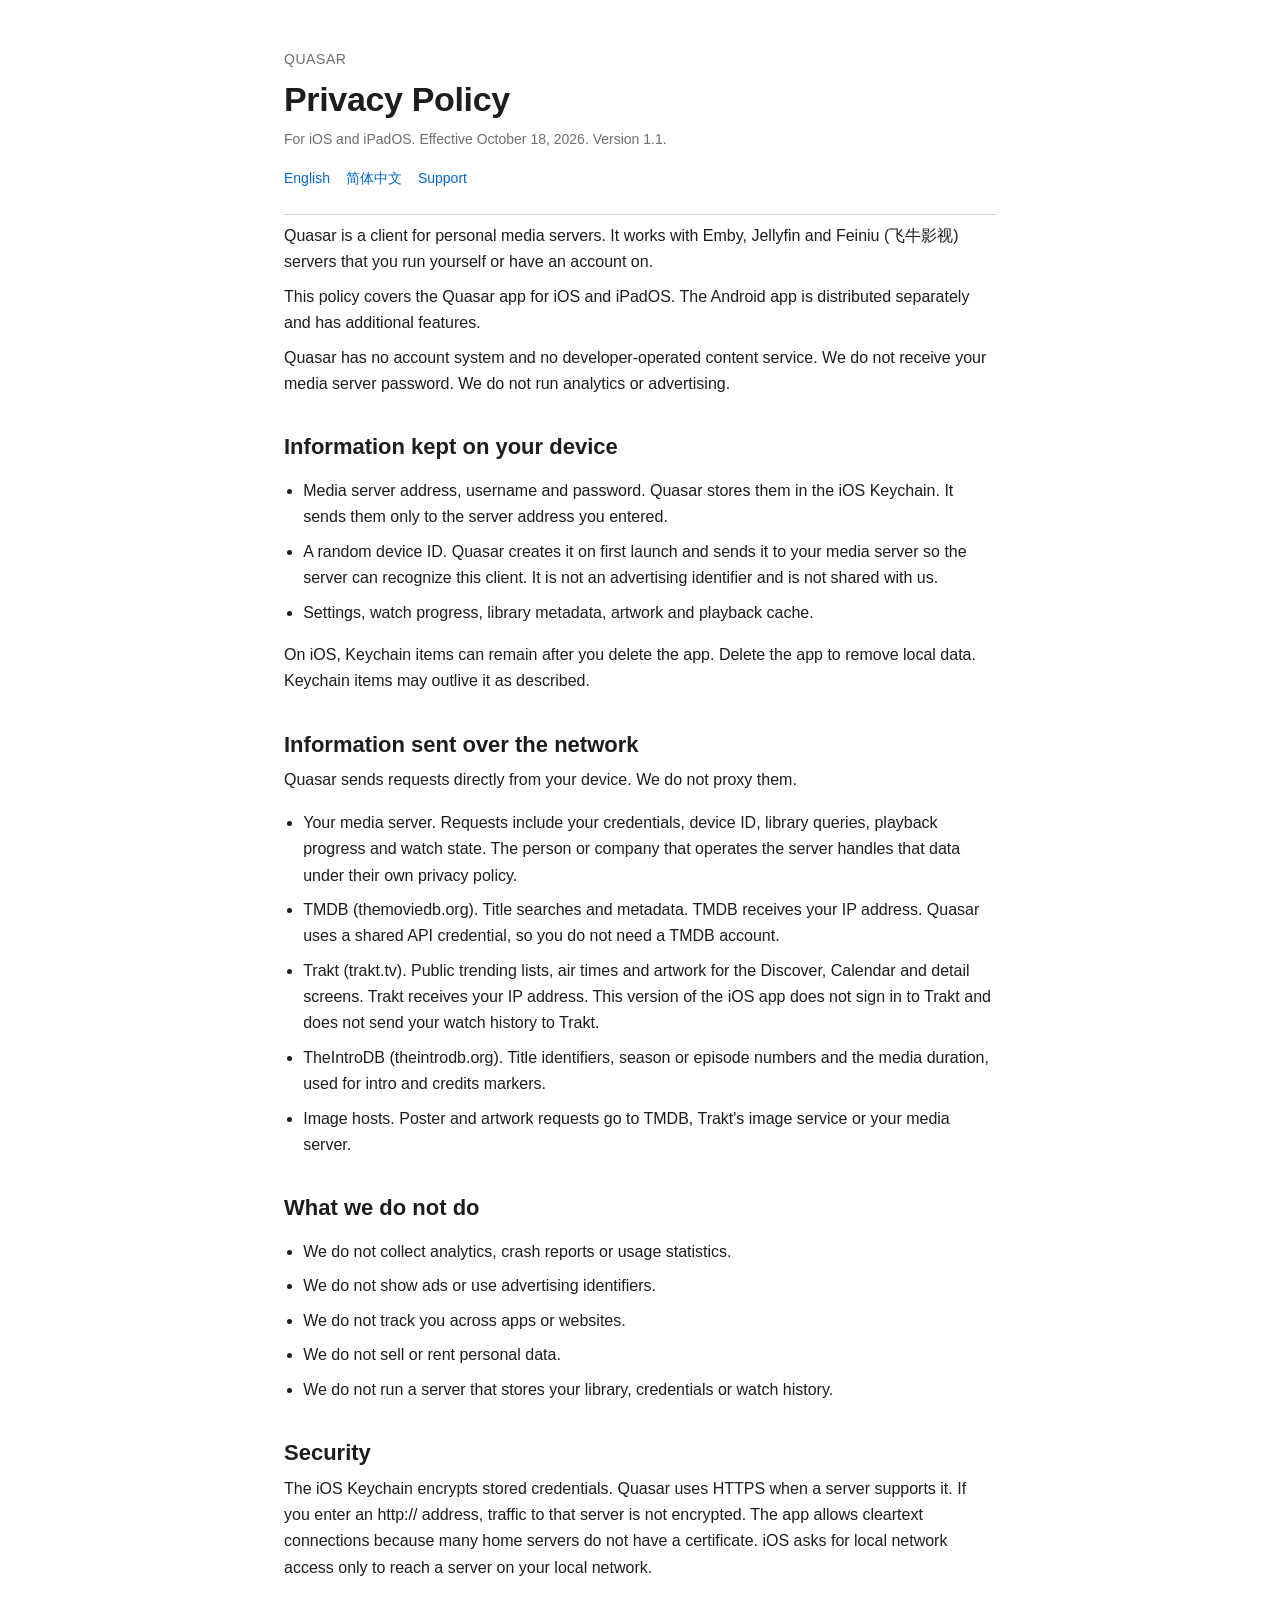
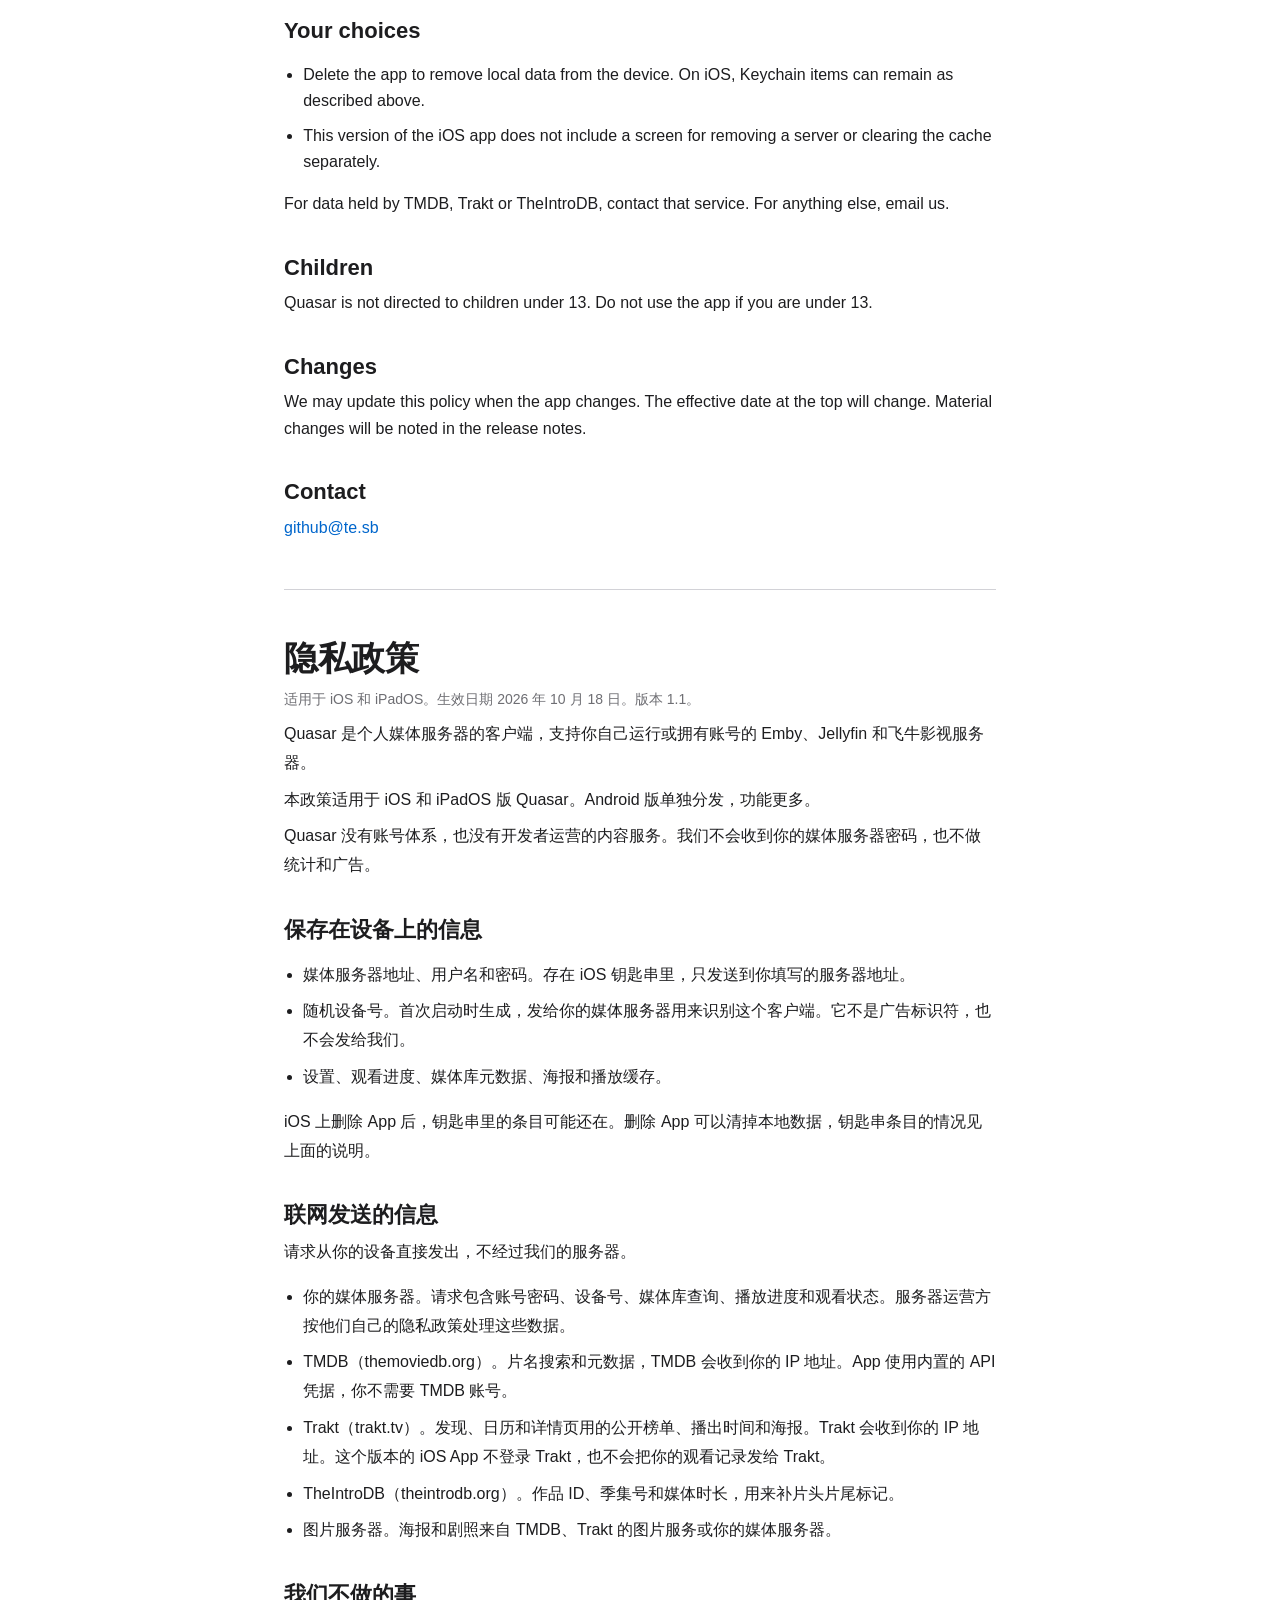
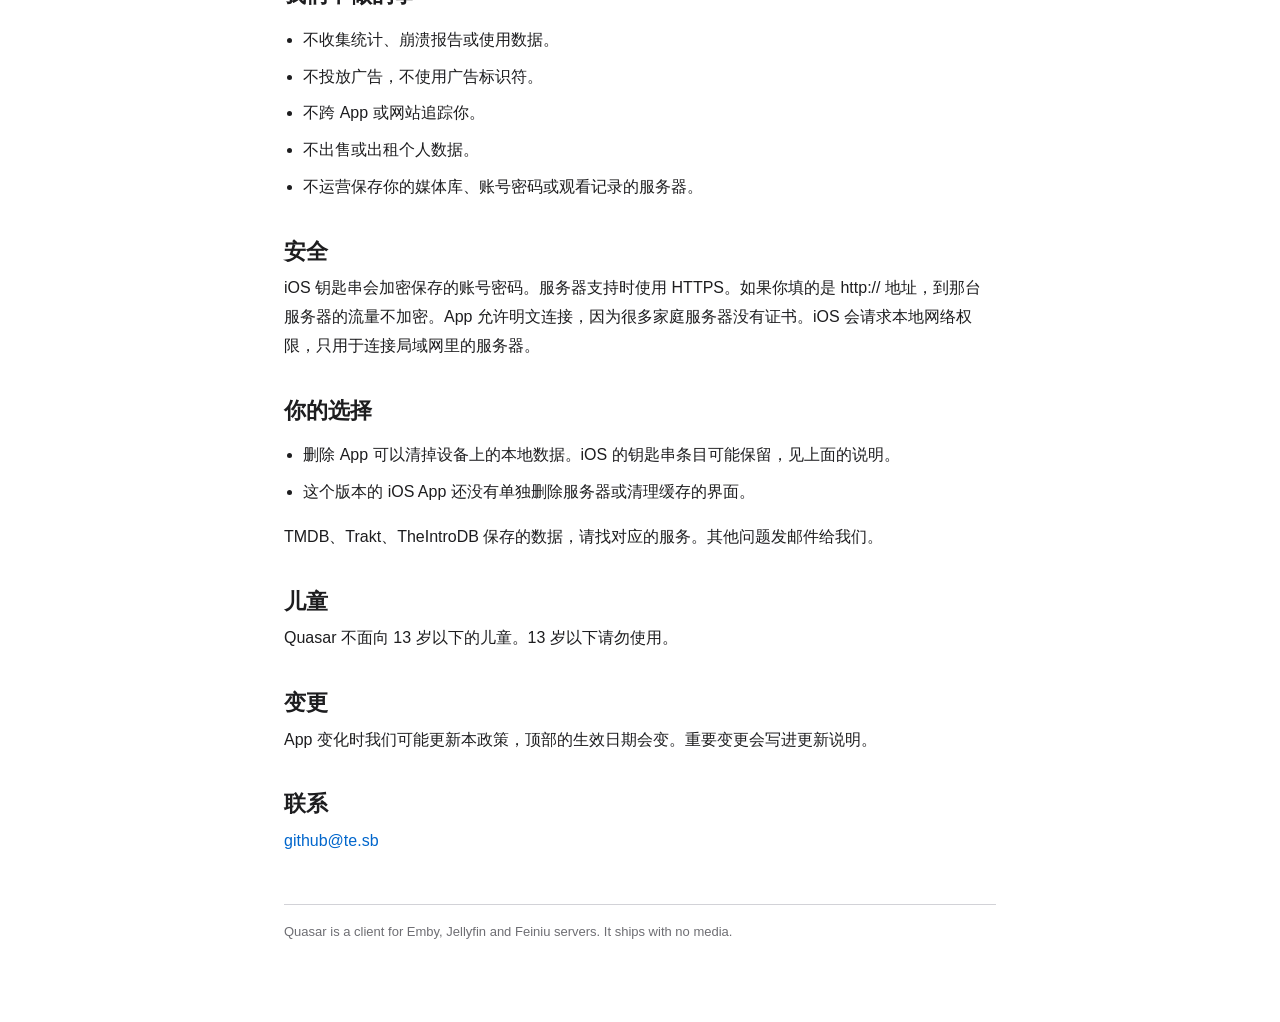
==== commit 8642b4a9: "docs: 去掉 iOS 版没有的 Trakt 评分和自定义地址 - Trakt 只写公开榜单、播出时间和海报 - 删掉当前 iOS 版没有的自定义服务器地址条目" ====
--- a/privacy.html
+++ b/privacy.html
@@ -33,10 +33,9 @@
 <ul>
 <li>Your media server. Requests include your credentials, device ID, library queries, playback progress and watch state. The person or company that operates the server handles that data under their own privacy policy.</li>
 <li>TMDB (themoviedb.org). Title searches and metadata. TMDB receives your IP address. Quasar uses a shared API credential, so you do not need a TMDB account.</li>
-<li>Trakt (trakt.tv). Public trending lists, air times, ratings and artwork for the Discover, Calendar and detail screens. Trakt receives your IP address. This version of the iOS app does not sign in to Trakt and does not send your watch history to Trakt.</li>
+<li>Trakt (trakt.tv). Public trending lists, air times and artwork for the Discover, Calendar and detail screens. Trakt receives your IP address. This version of the iOS app does not sign in to Trakt and does not send your watch history to Trakt.</li>
 <li>TheIntroDB (theintrodb.org). Title identifiers, season or episode numbers and the media duration, used for intro and credits markers.</li>
 <li>Image hosts. Poster and artwork requests go to TMDB, Trakt's image service or your media server.</li>
-<li>Any other server address you add yourself. Requests go to the address you entered.</li>
 </ul>
 
 <h2>What we do not do</h2>
@@ -90,10 +89,9 @@
 <ul>
 <li>你的媒体服务器。请求包含账号密码、设备号、媒体库查询、播放进度和观看状态。服务器运营方按他们自己的隐私政策处理这些数据。</li>
 <li>TMDB（themoviedb.org）。片名搜索和元数据，TMDB 会收到你的 IP 地址。App 使用内置的 API 凭据，你不需要 TMDB 账号。</li>
-<li>Trakt（trakt.tv）。发现、日历和详情页用的公开榜单、播出时间、评分和海报。Trakt 会收到你的 IP 地址。这个版本的 iOS App 不登录 Trakt，也不会把你的观看记录发给 Trakt。</li>
+<li>Trakt（trakt.tv）。发现、日历和详情页用的公开榜单、播出时间和海报。Trakt 会收到你的 IP 地址。这个版本的 iOS App 不登录 Trakt，也不会把你的观看记录发给 Trakt。</li>
 <li>TheIntroDB（theintrodb.org）。作品 ID、季集号和媒体时长，用来补片头片尾标记。</li>
 <li>图片服务器。海报和剧照来自 TMDB、Trakt 的图片服务或你的媒体服务器。</li>
-<li>你自己添加的其他服务器地址。请求发到你填的地址。</li>
 </ul>
 
 <h2>我们不做的事</h2>
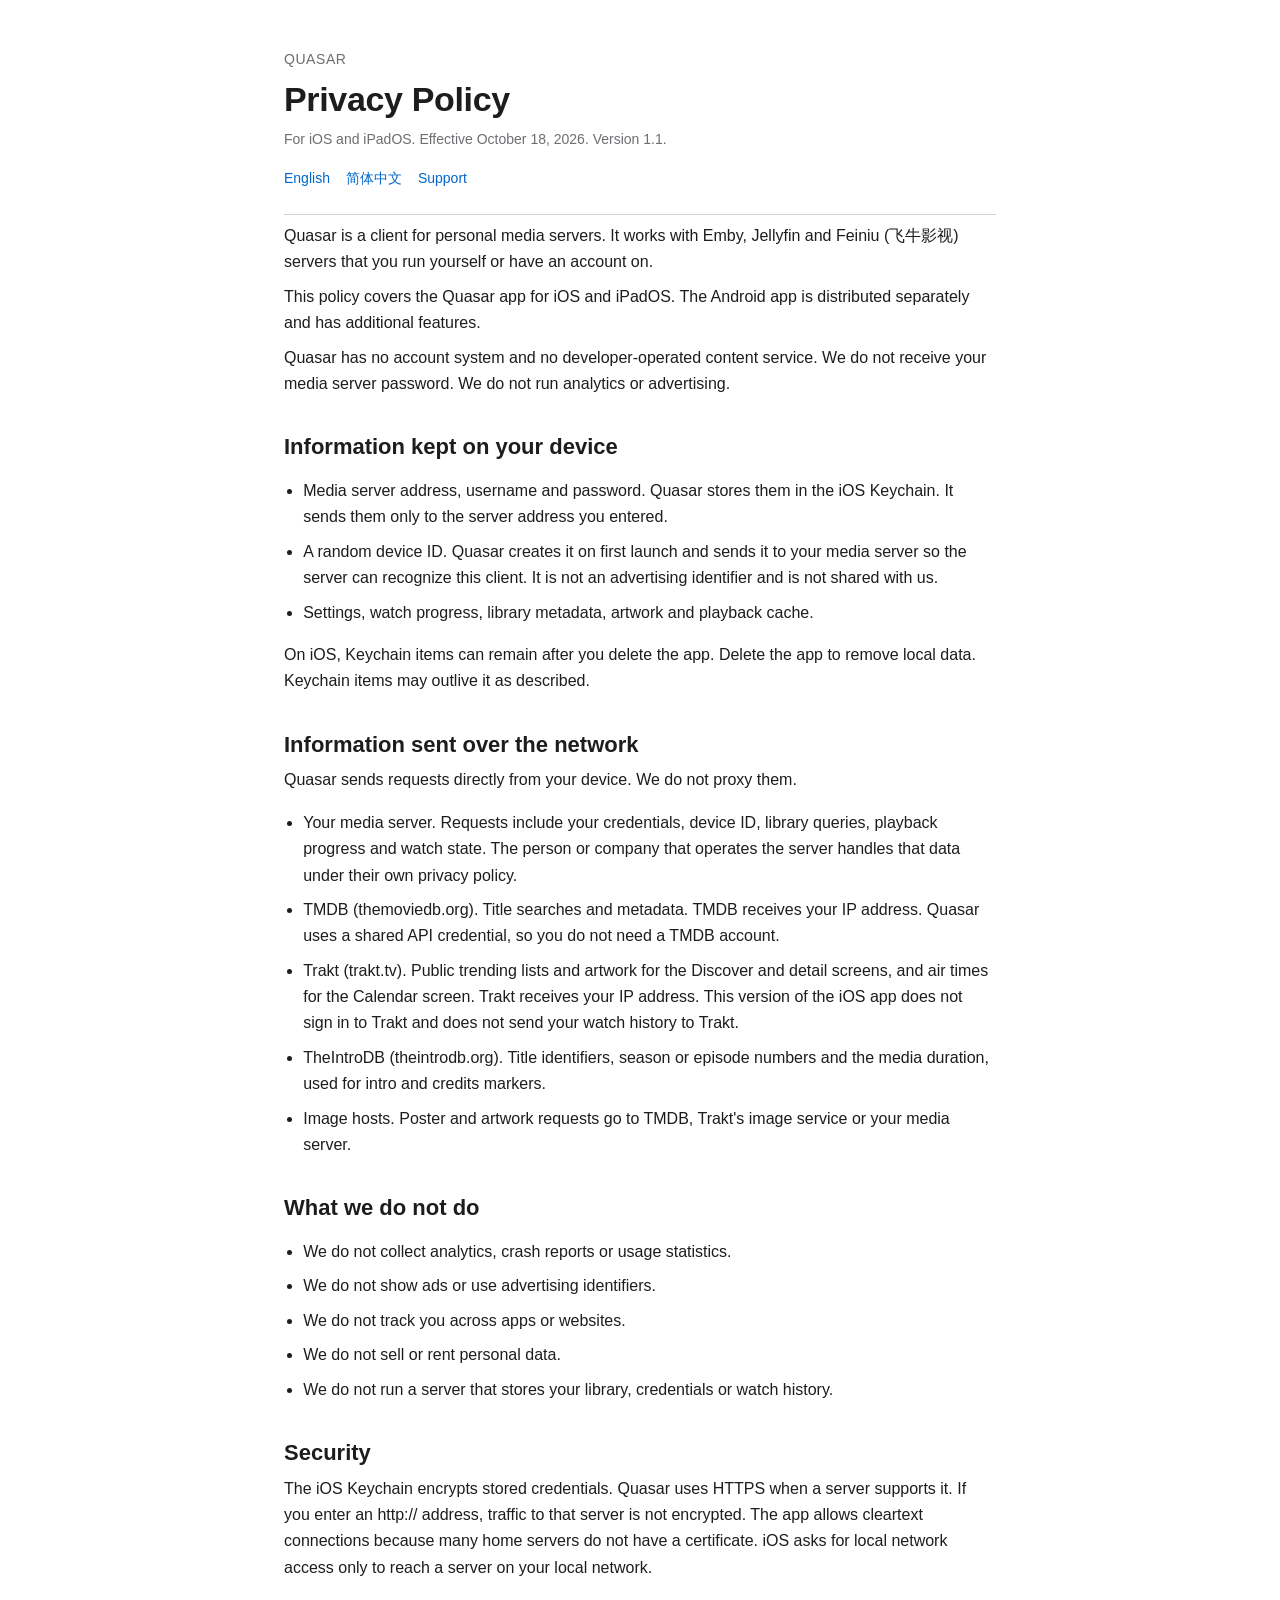
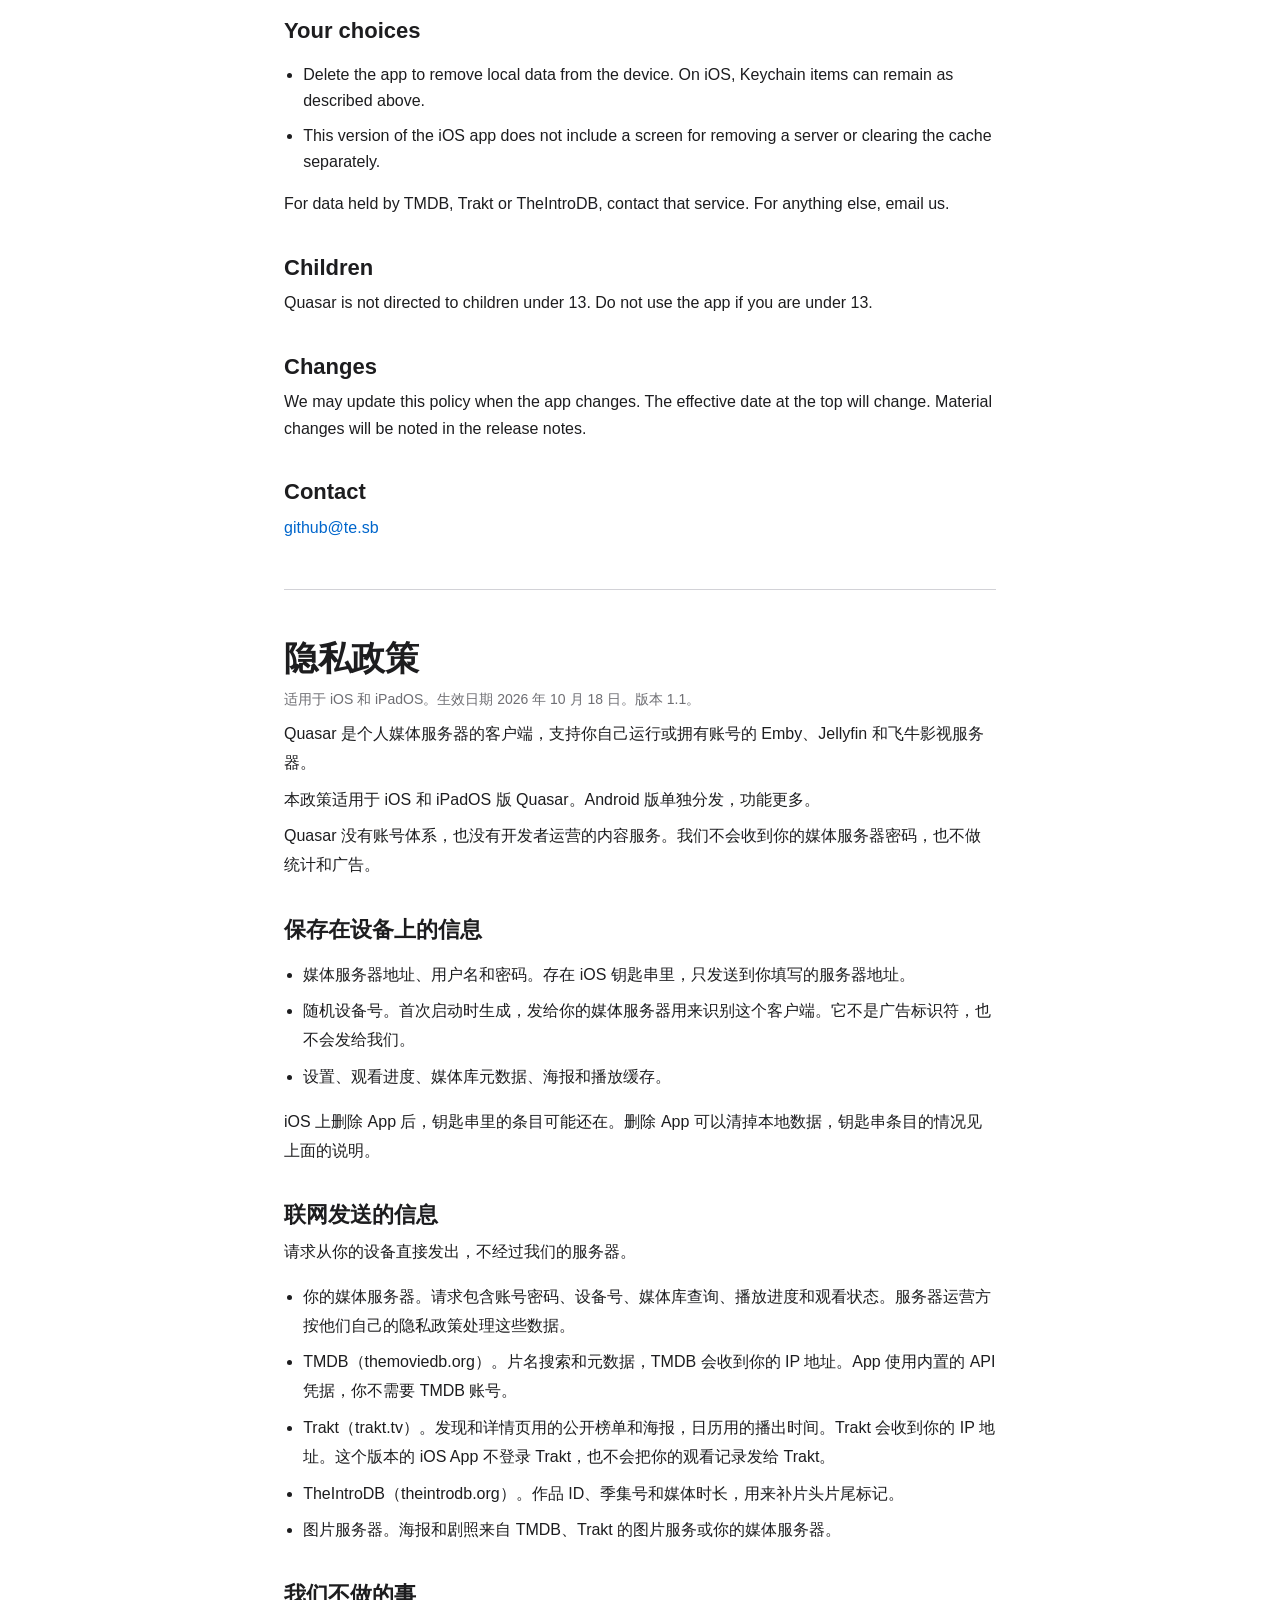
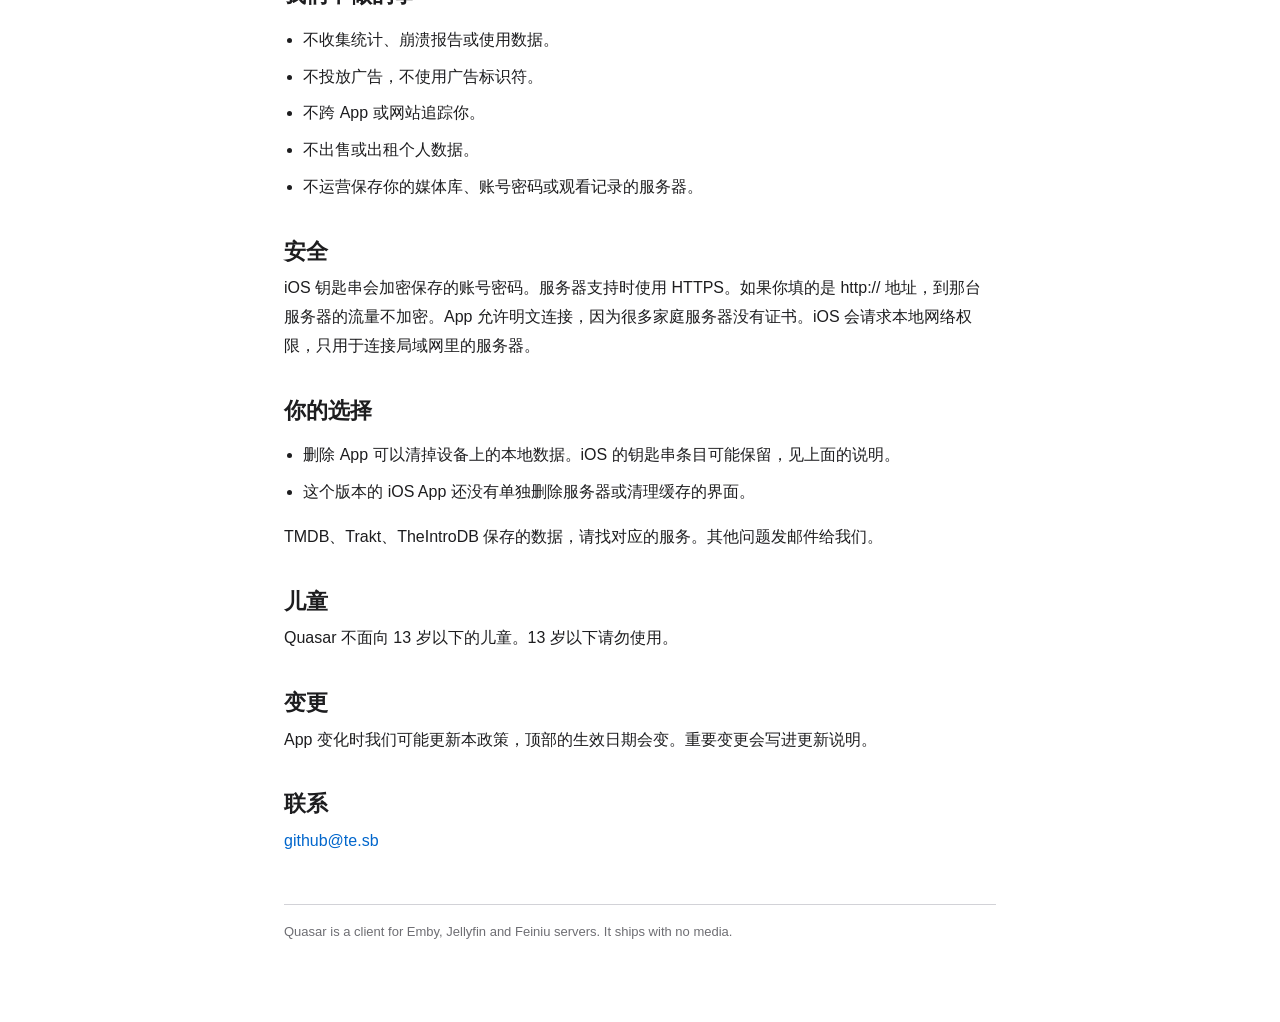
==== commit 84283c97: "docs: 分开写 Trakt 榜单、海报和播出时间" ====
--- a/privacy.html
+++ b/privacy.html
@@ -33,7 +33,7 @@
 <ul>
 <li>Your media server. Requests include your credentials, device ID, library queries, playback progress and watch state. The person or company that operates the server handles that data under their own privacy policy.</li>
 <li>TMDB (themoviedb.org). Title searches and metadata. TMDB receives your IP address. Quasar uses a shared API credential, so you do not need a TMDB account.</li>
-<li>Trakt (trakt.tv). Public trending lists, air times and artwork for the Discover, Calendar and detail screens. Trakt receives your IP address. This version of the iOS app does not sign in to Trakt and does not send your watch history to Trakt.</li>
+<li>Trakt (trakt.tv). Public trending lists and artwork for the Discover and detail screens, and air times for the Calendar screen. Trakt receives your IP address. This version of the iOS app does not sign in to Trakt and does not send your watch history to Trakt.</li>
 <li>TheIntroDB (theintrodb.org). Title identifiers, season or episode numbers and the media duration, used for intro and credits markers.</li>
 <li>Image hosts. Poster and artwork requests go to TMDB, Trakt's image service or your media server.</li>
 </ul>
@@ -89,7 +89,7 @@
 <ul>
 <li>你的媒体服务器。请求包含账号密码、设备号、媒体库查询、播放进度和观看状态。服务器运营方按他们自己的隐私政策处理这些数据。</li>
 <li>TMDB（themoviedb.org）。片名搜索和元数据，TMDB 会收到你的 IP 地址。App 使用内置的 API 凭据，你不需要 TMDB 账号。</li>
-<li>Trakt（trakt.tv）。发现、日历和详情页用的公开榜单、播出时间和海报。Trakt 会收到你的 IP 地址。这个版本的 iOS App 不登录 Trakt，也不会把你的观看记录发给 Trakt。</li>
+<li>Trakt（trakt.tv）。发现和详情页用的公开榜单和海报，日历用的播出时间。Trakt 会收到你的 IP 地址。这个版本的 iOS App 不登录 Trakt，也不会把你的观看记录发给 Trakt。</li>
 <li>TheIntroDB（theintrodb.org）。作品 ID、季集号和媒体时长，用来补片头片尾标记。</li>
 <li>图片服务器。海报和剧照来自 TMDB、Trakt 的图片服务或你的媒体服务器。</li>
 </ul>
